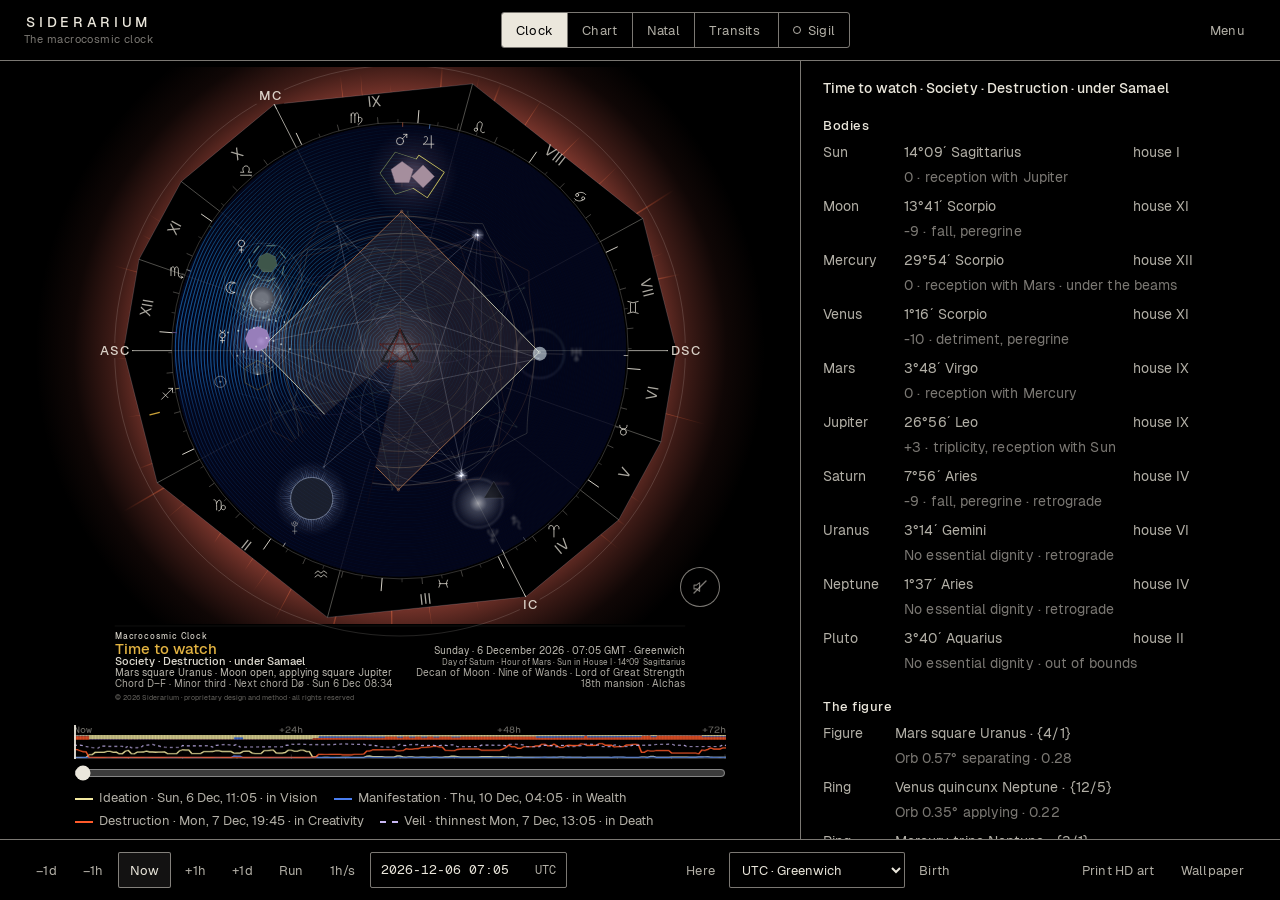
==== app/index.html @ e777b6b9 "publish siderarium f37858461d06dfe5acec8c4c9a5a3da76803a505" ====
<!doctype html>
<html lang="en">
<head>
<meta charset="utf-8">
<meta name="viewport" content="width=device-width, initial-scale=1, maximum-scale=1, user-scalable=no, viewport-fit=cover">
<meta name="theme-color" content="#000000">
<meta http-equiv="Content-Security-Policy" content="default-src 'self'; script-src 'self'; style-src 'self' 'unsafe-inline'; img-src 'self' data: blob:; font-src 'self'; connect-src 'self'; media-src 'self' blob:; object-src 'none'; base-uri 'self'; form-action 'self'">
<meta name="description" content="Siderarium: macrocosmic clock visually tracking the astrological energy of the moment.">
<meta name="mobile-web-app-capable" content="yes">
<meta name="apple-mobile-web-app-capable" content="yes">
<meta name="apple-mobile-web-app-status-bar-style" content="black-translucent">
<meta name="apple-mobile-web-app-title" content="Siderarium">
<link rel="manifest" href="manifest.webmanifest">
<link rel="icon" type="image/png" sizes="32x32" href="icons/siderarium-32.png">
<link rel="icon" type="image/png" sizes="64x64" href="icons/siderarium-64.png">
<link rel="icon" type="image/png" sizes="192x192" href="icons/siderarium-192.png">
<link rel="apple-touch-icon" href="icons/siderarium-180.png">
<title>Siderarium app · the macrocosmic clock: planetary hours, Moon void of course, the sky of the moment</title>
<link rel="stylesheet" href="css/style.css">
</head>
<body>
  <header class="bar top">
    <span class="brand"><span class="mark">SIDERARIUM</span><span class="tag" data-i18n="ui.tagline">the macrocosmic clock</span></span>
    <nav class="seg" aria-label="view">
      <span class="seg-ind" aria-hidden="true"></span>
      <button data-mode="clock" data-i18n="ui.clock">clock</button>
      <button data-mode="chart" data-i18n="ui.chart">chart</button>
      <button data-mode="natal" data-i18n="ui.natal">natal</button>
      <button data-mode="synastry" data-i18n="ui.synastry">transits</button>
      <button id="sigil" class="tog" data-i18n="ui.sigil" title="s">sigil</button>
    </nav>
    <nav class="group">
      <button id="menu-open" data-i18n="ui.menu" aria-haspopup="dialog" aria-controls="menu">menu</button>
    </nav>
  </header>

  <aside id="menu" class="sheet" hidden aria-label="menu">
    <div class="sheet-head"><span class="mark" data-i18n="ui.menu">menu</span><button id="menu-close" data-i18n="ui.close">close</button></div>
    <section class="about-row">
      <button id="about-open" class="big" data-i18n="ui.about">About Siderarium</button>
    </section>
    <section>
      <h2 data-i18n="ui.settings">settings</h2>
      <label class="row"><span data-i18n="ui.language">language</span><select id="set-lang"><option value="en">english</option><option value="es">español</option></select></label>
      <label class="row"><span data-i18n="ui.houses">houses</span><select id="set-houses"><option value="regiomontanus">regiomontanus</option><option value="equal" data-i18n="ui.housesOpt.equal">equal</option><option value="placidus">placidus</option></select></label>
      <label class="row"><span data-i18n="ui.field">field</span><select id="set-field"><option value="engraved" data-i18n="ui.fieldOpt.engraved">engraved</option><option value="guilloche" data-i18n="ui.fieldOpt.guilloche">guilloché</option><option value="glow" data-i18n="ui.fieldOpt.glow">glow</option></select></label>
      <label class="row"><span data-i18n="ui.bodiesLabel">planets</span><select id="set-bodies"><option value="metal" data-i18n="ui.bodiesOpt.metal">bodies</option><option value="lights" data-i18n="ui.bodiesOpt.lights">lights</option></select></label>
    </section>
    <section>
      <h2 data-i18n="ui.nativity">birth date</h2>
      <p id="natal-summary" class="meta"></p>
      <div class="rowbtns"><button id="natal-new" data-i18n="ui.newChart">new</button><button id="natal-edit" data-i18n="ui.edit">edit</button><button id="natal-saveas" data-i18n="ui.saveAs">save as</button></div>
      <div class="rowbtns"><button id="natal-report" data-i18n="ui.report">save birth chart report</button></div>
      <div class="rowbtns"><button id="charts-export" data-i18n="ui.exportCharts">export charts</button><button id="charts-import" data-i18n="ui.importCharts">import charts</button><input id="charts-file" type="file" accept="application/json,.json" hidden></div>
      <p id="import-note" class="meta"></p>
      <div id="chart-new" class="row" hidden><input id="chart-name" type="text" autocomplete="off" data-i18n="ui.namePrompt" data-i18n-attr="placeholder" placeholder="a name for this chart"><button id="chart-ok" data-i18n="ui.ok">ok</button></div>
      <label class="row"><span data-i18n="ui.seenFrom">seen from</span><select id="set-relocate"><option value="0" data-i18n="ui.birthplace">birthplace</option><option value="1" data-i18n="ui.currentPlace">current place</option></select></label>
      <h2 data-i18n="ui.charts">saved charts</h2>
      <ul id="charts" class="list"></ul>
    </section>
    <section>
      <h2 data-i18n="ui.keys">keys</h2>
      <p class="meta" data-i18n="ui.keysNote">space run · ← → hour · shift ← → day · f screen · i readout · s sigil · l listen · esc close</p>
    </section>
  </aside>

  <main id="stage">
    <button id="now-float" class="float-now" data-i18n="ui.now" hidden>now</button>
    <div class="dialwrap">
    <canvas id="dial" aria-label="the sky of the moment, as a dial"></canvas>
    <button id="listen-corner" class="corner-speaker" aria-label="listen to the chord" title="l"><svg viewBox="0 0 24 24" width="18" height="18" fill="none" stroke="currentColor" stroke-width="1.4" stroke-linejoin="round" stroke-linecap="round" aria-hidden="true"><path d="M4 9.5v5h3.2l4.3 3.3V6.2L7.2 9.5H4z"/><path class="w1" d="M15 9.6a3.4 3.4 0 0 1 0 4.8"/><path class="w2" d="M17.6 7a7 7 0 0 1 0 10"/><line class="x" x1="4" y1="20" x2="20" y2="4" stroke-width="1.8"/></svg></button>
    </div>
    <div id="caption"></div>
    <section id="ahead" aria-label="the next 72 hours">
      <canvas id="strip" aria-label="ideation, manifestation, destruction and the veil over the next 72 hours"></canvas>
      <input id="preview" type="range" min="0" max="4320" step="10" value="0" aria-label="preview the next 72 hours">
      <div id="nexts"></div>
    </section>
  </main>

  <aside id="readout" aria-live="polite"></aside>

  <section id="birth" class="panel" hidden aria-label="your birth date">
    <article>
      <button id="birth-close" data-i18n="ui.close">close</button>
      <h1 data-i18n="ui.yourNativity">your birth date</h1>
      <p class="meta" data-i18n="ui.kept">kept on this device only · never sent anywhere</p>
      <div class="form">
        <label><span data-i18n="ui.name">name</span> <input id="birth-name" type="text" autocomplete="off" data-i18n="ui.namePrompt" data-i18n-attr="placeholder" placeholder="a name for this chart"></label>
        <label><span data-i18n="ui.date">date</span> <input id="birth-date" type="text" inputmode="numeric" placeholder="yyyy-mm-dd" autocomplete="off"></label>
        <label><span data-i18n="ui.time">time</span> <input id="birth-time" type="text" inputmode="numeric" placeholder="hh:mm" autocomplete="off"></label>
        <label class="check"><input id="birth-unknown" type="checkbox"> <span data-i18n="ui.unknown">time unknown</span></label>
        <label><span data-i18n="ui.placeName">birthplace</span> <input id="birth-place" type="text" data-i18n="ui.placeHint" data-i18n-attr="placeholder" placeholder="type the town, e.g. Piacenza" autocomplete="off" spellcheck="false"></label>
        <ul id="birth-results" class="results" hidden></ul>
        <p id="birth-chosen" class="meta"></p>
        <div class="pair">
          <label><span data-i18n="ui.lat">latitude</span> <input id="birth-lat" type="text" inputmode="decimal" placeholder="44.9924"></label>
          <label><span data-i18n="ui.lon">longitude</span> <input id="birth-lon" type="text" inputmode="decimal" placeholder="9.0094"></label>
        </div>
        <p id="birth-note" class="meta"></p>
        <div class="actions"><button id="birth-save" class="primary" data-i18n="ui.saveBtn">save</button><button id="birth-clear" data-i18n="ui.clear">clear</button></div>
      </div>
      <p data-i18n="ui.birthNote">The time zone and offset are taken from the city for that date.</p>
    </article>
  </section>

  <section id="about" class="panel" hidden aria-label="about siderarium">
    <div class="close-row"><button id="about-close" aria-label="close" data-i18n="ui.close">close</button></div>
    <article data-about="en">
      <h1>Siderarium: a macrocosmic clock of the present moment</h1>
            <p class="meta">macrocosmic clock visually tracking the astrological energy of the moment · working paper · v0.8 · october 2026</p>
            <p class="abstract">Siderarium draws the sky of the present moment as a living mandala. Through synesthesia we wanted an instrument that conveys, in a multi-sensory experience, the astrological energy of the hour: its colour, its geometry, its chord. The dial captures the moment and its vibration, so that it can be seen, heard, kept as an image and returned to. For practitioners of the Arts it is also a timing tool: the light at the centre, the guardians of the hour and the windows of the coming day show when a working finds the sky ready.</p>

            <h2>1 · CONCEPT</h2>
            <ul>
              <li>How the sky becomes a figure. The positions of the planets are computed from an ephemeris. Classical astrology reads the angles between them as aspects: the trine at 120°, the square at 90°, the sextile at 60°. Kepler showed that these angles are the divisions of the circle by its regular polygons [16]. Siderarium takes that literally: an aspect of k·360/n is drawn as the star polygon {n/k} [15], so a trine becomes a triangle, a square a square, a quintile a pentagram. The ruling aspect gives the central figure; the others stand fainter behind it.</li>
              <li>Each planet brings its number, its tincture and its light: Saturn the three, the Sun the six, Mercury the eight; gold, silver and the King scale of colours; a glow that follows its dignity and strength at that hour. Soft aspects bend the edges and chain circles, hard aspects keep the lines straight. The mandala that results is the key to the present moment: a pattern that exists only now and can be traced, line by line, to a rule and a source.</li>
              <li>The design descends from the astronomical clocks of §2.1 and borrows the functional discipline of haute horlogerie: a dial on which every mark earns its place, a chapter ring, applied Roman numerals, the Moon shown in its phase, and nothing that does not read. One astrological factor drives one visual channel.</li>
              <li>The figure at the centre is a yantra in the literal sense, an instrument. In the Western talismanic tradition an image made at a chosen moment holds that moment [4, 5, 6]; the sigil layer lets it be copied by hand.</li>
              <li>The title of the moment, one line under the dial. First whether this is a time to work, to watch or to shelter, read from the Moon's condition by Lilly's rules and from the strength of the figure. Then the stage of life the hour serves, the house the Moon stands in, one of twelve words from Body to Occult; the houses as stages of life are Manilius and Lilly, the Moon's house as the matter of an election is Agrippa. Then the mode, one of the three mother letters of the Sefer Yetzirah: Aleph, air, ideation while the ruling aspect applies; Mem, water, manifestation once it is exact; Shin, fire, destruction when the aspect is hard or the portal is cut. Then the angel of the hour. The three states and the reading of the mothers are this instrument's <code>[SD]</code>.</li>
              <li>The core is one tradition, the Renaissance; two modern layers are added and declared. Rules invented for this instrument are marked <code>[SD]</code>.</li>
            </ul>

            <h2>2 · BACKGROUND</h2>
            <h3>2.1 Mechanical cosmic clocks</h3>
            <ul>
              <li>Antikythera mechanism, c. 2nd–1st century BCE: geared Sun, Moon and eclipse cycles [24].</li>
              <li>Su Song's astronomical clock tower, Kaifeng, 1088–1092 [26].</li>
              <li>Giovanni Dondi's Astrarium, Padua, 1364: one dial for each of the seven planets [25].</li>
              <li>Prague Orloj, 1410: an astrolabe dial with day, twilight and night fields. The Sun on its hand inspires the placement of bodies by altitude here.</li>
              <li>The astronomical complications of modern haute horlogerie: Ludwig Oechslin's Astrolabium Galileo Galilei for Ulysse Nardin (1985) and its Planetarium and Tellurium; Christiaan van der Klaauw's planetaria; the celestial charts of Patek Philippe (ref. 5102, 2002) and Vacheron Constantin. From them Siderarium takes the dial discipline: chapter ring, applied numerals, the Moon in its aperture, a finish that serves the reading.</li>
            </ul>
            <h3>2.2 The Renaissance synthesis</h3>
            <ul>
              <li>Astrology: Ptolemy [1] through Lilly [3]: dignities, terms, faces, the solar phases, the planetary hours.</li>
              <li>Kabbalah entered Latin Europe in the same generation: Pico della Mirandola's theses (1486) [29], Reuchlin's <em>De arte cabalistica</em> (1517) [30], and Agrippa's third book (1533), which sets the Sephiroth, the divine names and the angelic orders beside the planetary spheres [4]. The Tree as drawn today is Kircher's (1652) [31].</li>
              <li>Planetary magic: the <em>Picatrix</em> [5], Ficino [6], the Heptameron [7], Agrippa's magic squares and the 28 mansions of the Moon [4].</li>
              <li>The Golden Dawn (1888–) [10], Crowley [9], Fortune [11] and Case [12] are later layers. Two of them are used here as declared windows (§3.9).</li>
            </ul>
            <h3>2.3 Visual lineage</h3>
            <ul>
              <li>Itten's twelve-step colour circle and his harmonic chords [13]; Albers on colour interaction [14].</li>
              <li>Frieda Harris's projective backgrounds for the Thoth Tarot [27], after George Adams's projective geometry [28].</li>
              <li>Rose-engine guilloché and intaglio engraving: light as line weight.</li>
            </ul>

            <h2>3 · METHODS</h2>
            <h3>3.1 Ephemeris and frame</h3>
            <ul>
              <li>Astronomy Engine 2.1.19 [18]: positions to about one arcminute. Tropical zodiac, true ecliptic of date, geocentric longitudes. The Moon's altitude is topocentric.</li>
              <li>Ascendant and MC from the local sidereal time and the obliquity [17]. Checked against the horizon: the Ascendant point has altitude 0.000°.</li>
              <li>Projection: angle = ecliptic longitude, with the Ascendant on the eastern horizon; radius = altitude. One projection for every body and for the zodiac ring.</li>
            </ul>
            <h3>3.2 Houses</h3>
            <ul>
              <li>Current: Regiomontanus houses, Lilly's system [3]: the equator divided into twelve from the meridian, each division carried to the ecliptic by a great circle through the north and south points of the horizon. The MC is the cusp of the 10th. The regular dodecagon is the container; the cusps are drawn across it, where they fall. Equal houses and Placidus remain available for comparison (<code>?houses=equal</code>, <code>?houses=placidus</code>). Angularity is conjunction with an angle, within 5°.</li>
              <li>Under review: whole-sign (Hellenistic) [19], Regiomontanus (Lilly's system) [3], Placidus (the modern default). A quadrant system makes the frame irregular.</li>
            </ul>
            <h3>3.3 Condition of the planets</h3>
            <div class="wrap"><table>
              <tr><th>factor</th><th>rule</th><th>source</th></tr>
              <tr><td>essential dignity</td><td>domicile +5 · exaltation +4 · triplicity +3 · term +2 · face +1 · detriment −5 · fall −4 · peregrine −5</td><td>Lilly [3]; Egyptian terms; Chaldean faces</td></tr>
              <tr><td>mutual reception</td><td>by domicile or by exaltation; lifts the peregrine penalty</td><td>Lilly [3]; scoring [SD]</td></tr>
              <tr><td>outer planets</td><td>no essential dignity, no number, no place on the Tree; drawn as optics</td><td>traditional consensus [1, 3, 19]</td></tr>
              <tr><td>solar phase</td><td>cazimi &lt; 17′ · combust &lt; 8.5° · under the beams &lt; 17°, every planet</td><td>[3]</td></tr>
              <tr><td>motion</td><td>retrograde; stationary below 12% of mean speed</td><td>[SD threshold]</td></tr>
            </table></div>
            <h3>3.4 Aspects and the hierarchy of figures [SD]</h3>
            <ul>
              <li>Ptolemaic aspects, plus quincunx, semisquare, sesquisquare, quintiles, septiles and noviles, each with its own orb. A whole-sign aspect that does not hold by sign (29° Aries to 1° Virgo) is dissociate and takes half weight.</li>
              <li>power = (0.2 + 0.8·rarity) × weight × (0.3·exactness<sup>1.5</sup> + 0.7·window) × modifiers.</li>
              <li><em>rarity</em> = log of the pair's synodic period. <em>window</em> = time to exactness, not degrees: e<sup>−½(days/1.5)²</sup>; the Moon's window is 6 hours.</li>
              <li>Modifiers: applying ×1.2, separating ×0.8, station ×1.5, Sun involved ×1.2, angular ×1.3. Events override the score: eclipse &gt; lunation &gt; cazimi &gt; exact outer contact &gt; station.</li>
            </ul>
            <h3>3.5 The figure [SD]</h3>
            <ul>
              <li>Each aspect is drawn as {n/k}. A conjunction is a rose with as many petals as the sum of the two planets' Sephirah numbers. An opposition, the circle halved, is two equal circles each passing through the other's centre, the vesica piscis: the first construction of Euclid's <em>Elements</em> (I.1). The vesica's axis lies on the two planets.</li>
              <li>Soft aspects bow the edges and add a circle chain; hard aspects keep straight edges and points. Each line passes from one planet's colour to the other's; the fill is their mixture.</li>
              <li>Size: Jupiter widens the portal, Saturn narrows it. Cut: a hard aspect from a third planet removes a wedge, pointed at that planet.</li>
              <li>Stars mark the points where vertices of two figures coincide. Two centred figures share gcd(n₁, n₂) vertices.</li>
            </ul>
            <h3>3.6 The Moon and ripeness</h3>
            <ul>
              <li>Void of course: no Ptolemaic aspect to a classical planet perfects before the Moon leaves its sign. Also tested: Via Combusta (15° Libra to 15° Scorpio), combust, applying to a malefic [3]. The verdict (ripe, open, unripe, void) sets the light at the pole [SD].</li>
              <li>The Moon's mansion: 28 divisions of 12°51′26″ from 0° Aries, names after Agrippa II.33 [4].</li>
            </ul>
            <h3>3.7 Time</h3>
            <ul>
              <li>The planetary day begins at local sunrise. Twelve unequal hours run from sunrise to sunset and twelve from sunset to sunrise, in Chaldean order. Angels of the days and hours from the Heptameron [7].</li>
            </ul>
            <h3>3.8 Windows [SD]</h3>
            <ul>
              <li>Three windows, after the three mother letters of the Sefer Yetzirah [8]: ideation (aleph, air), incarnation (mem, water: descent into form), destruction (shin, fire). Earth has no mother letter, so there is no fourth.</li>
              <li>Each window is scored from the planets and signs of the figure, its nature (soft or hard), and the beauty of the moment: a whole figure, harmonious guardians and a ripe Moon. Destruction is scored the opposite way.</li>
            </ul>
            <h3>3.8b The veil [SD]</h3>
            <ul>
              <li>A fourth line under the windows, dashed, on its own scale from 0 to 1: how thin the veil is. The between-times of the day (twilight at sunrise and sunset, solar midnight), the Moon's light (dark, full), her place (a water sign, a water house), her void, the hours of the Moon and of Saturn, the doors of the year (the cross-quarters, Samhain heaviest, then Beltane, Imbolc and Lammas; the solstices and equinoxes lighter), an eclipse, and Neptune on the Moon or on an angle. Each factor is a weight; they combine so that one strong cause opens the veil alone and several weak ones add up. The readout names the factors in force; the legend names the thinnest moment of the coming day.</li>
            </ul>
            <h3>3.9 Correspondences: a Renaissance core and two declared windows</h3>
            <div class="wrap"><table>
              <tr><th>layer</th><th>rule</th><th>source</th></tr>
              <tr><td>planet colour</td><td>heraldic tinctures by planet: Sun or, Moon argent, Mercury purpure, Venus vert, Mars gules, Jupiter azure, Saturn sable. Gold and silver rendered as metals.</td><td>Ferne 1586 [32]; agrees with Agrippa I.49 [4] and the GD Queen scale [10]</td></tr>
              <tr><td>planet number</td><td>Saturn 3, Jupiter 4, Mars 5, Sun 6, Venus 7, Mercury 8, Moon 9: the Sephirah, and the order of the planet's magic square</td><td>Agrippa II.22 [4]</td></tr>
              <tr><td>outer planets</td><td>Uranus iridescence, Neptune brilliance, Pluto lensing. No pigment, no number.</td><td>[SD]</td></tr>
              <tr><td>window 1 · sign colour</td><td>the King scale of the paths: Aries scarlet … Pisces crimson, rendered ultraviolet. The same circle as Itten's, and as the chromatic scale (Aries = C)</td><td>Golden Dawn [10], Case [12]</td></tr>
              <tr><td>window 2 · tarot</td><td>the 36 decans as Chaldean faces with their minor cards and Book T titles; trumps on signs and planets, Golden Dawn attribution (Strength to Leo, Justice to Libra, the Star to Aquarius)</td><td>Book T, in Regardie [10]</td></tr>
              <tr><td>elements</td><td>air pale yellow, water deep blue, fire orange-scarlet, earth near-black brown</td><td>GD King scale of the mother letters [10]</td></tr>
            </table></div>
            <h3>3.10 Birth chart and synastry</h3>
            <ul>
              <li>Birth data stay on the device. The birth chart is computed as any other moment and shown as its own clock.</li>
              <li>Synastry: transiting planets to natal planets and angles, Ptolemaic aspects and the quincunx, orbs 6/6/5/5/3/2°, plus 1° for the luminaries. Power = weight × exactness<sup>1.5</sup> × slowness of the transiting planet [SD]. The strongest transit becomes the figure; the nativity is drawn as an ink ring at the sky's edge.</li>
            </ul>

            <h2>4 · USE</h2>
            <div class="wrap"><table>
              <tr><th>you see</th><th>it means</th></tr>
              <tr><td>polygon of a planet</td><td>its number: Saturn 3 … Mercury 8; the Moon is drawn by its phase; gold and silver shine</td></tr>
              <tr><td>ring around a planet</td><td>whole = domicile · doubled = exaltation · thin = minor dignity · faint = peregrine · broken = detriment · broken and drawn in = fall. Out of alignment with the core = out of tune</td></tr>
              <tr><td>size of a planet</td><td>its power: dignity, angularity, station, part in the figure</td></tr>
              <tr><td>blur</td><td>retrograde, or slowing toward a station</td></tr>
              <tr><td>eclipse inside a circle</td><td>Pluto: the field goes dark under it and a corona rings its limb; stronger when angular, stationary or in the figure. Two planets in conjunction fuse into one form</td></tr>
              <tr><td>central figure</td><td>the ruling aspect; secondary figures fainter behind it</td></tr>
              <tr><td>white stars</td><td>points where two figures meet exactly</td></tr>
              <tr><td>light at the pole</td><td>the Moon's verdict: warm = ripe · cold = unripe · dark = void</td></tr>
              <tr><td>star at the pole</td><td>the guardians: day ruler and hour ruler as their planetary stars</td></tr>
              <tr><td>flow from gold to silver</td><td>the Sun's outflow arriving in the Moon's cup; its speed follows the Moon's light</td></tr>
              <tr><td>ink ring at the edge</td><td>your birth chart under transit; a triangle names the figure the sky is setting off in it, warm for harmony, cold for strife</td></tr>
              <tr><td>aura outside the frame</td><td>the element of the hour: water ripples, air drifts in pale yellow, fire flickers, earth stands still with the grain of stone</td></tr>
              <tr><td>coloured line under the dial</td><td>time to work, to watch or to shelter: the Moon's condition and the figure's strength</td></tr>
              <tr><td>title of the moment</td><td>the Moon's house as a stage of life · the mother letter of the hour · the angel of the hour</td></tr>
              <tr><td>strip below the dial</td><td>the three windows over the next 24 hours, each named with its stage; tap a time to go there</td></tr>
            </table></div>
            <p>Turn the dial to travel in time: clockwise is forward, one turn is one day. Pinch or ctrl + scroll to zoom; double tap to reset. Run, pause and change speed from the bar below. The sigil layer isolates the figure for copying by hand. Print HD art saves a square at 2048 pixels; Wallpaper saves a portrait at this screen's size. Both carry the notice. On a phone, open the app in the browser and choose "add to home screen"; it then runs offline.</p>

            <h2>5 · LIMITATIONS</h2>
            <ul>
              <li>Ephemeris accuracy is about one arcminute: the Moon's aspects can be off by a few minutes of time. Swiss Ephemeris is not used.</li>
              <li>The hierarchy, windows, verdict colours, sound mapping and synastry power are design rules [SD], not tradition.</li>
              <li>The sign colours and the Tarot are 19th–20th-century layers on a Renaissance core, declared as such. The Book T titles are translated plainly in Spanish.</li>
              <li>Mansion names follow Agrippa's spellings, which vary between editions.</li>
              <li>No effect of any figure is claimed or measured. The instrument shows the sky; it does not act on it.</li>
            </ul>

            <h2>6 · VALIDATION</h2>
            <ul>
              <li>Ten timed historical moments were scored against 1,500 random moments at the same places, 1900–2030. Mean percentile of the ruling figure: 64 (chance = 50 ± 9; p ≈ 0.06). Five of the ten fall in the top fifth; the nuclear moments of 1942–45 score at or below chance. The sample was chosen by fame, which biases it.</li>
            </ul>

            <h2>REFERENCES</h2>
            <ol class="refs">
              <li>Ptolemy, <em>Tetrabiblos</em> (c. 150 CE), trans. F. E. Robbins, Loeb, 1940.</li>
              <li>Vettius Valens, <em>Anthology</em> (2nd c. CE).</li>
              <li>W. Lilly, <em>Christian Astrology</em>, London, 1647.</li>
              <li>H. C. Agrippa, <em>Three Books of Occult Philosophy</em> (1533), ed. D. Tyson, Llewellyn, 1993.</li>
              <li><em>Picatrix</em> (Arabic 10th–11th c.; Latin 13th c.), trans. D. Attrell &amp; D. Porreca, Penn State UP, 2019.</li>
              <li>M. Ficino, <em>De vita libri tres</em> (1489), eds. C. Kaske &amp; J. Clark, 1989.</li>
              <li><em>Heptameron</em>, attr. Pietro d'Abano, 16th-c. printing.</li>
              <li><em>Sefer Yetzirah</em>, trans. A. Kaplan, Weiser, 1990.</li>
              <li>A. Crowley, <em>777</em>, 1909.</li>
              <li>I. Regardie, <em>The Golden Dawn</em> (1937–40), incl. <em>Book T</em>, Llewellyn, 6th ed., 1989.</li>
              <li>D. Fortune, <em>The Mystical Qabalah</em>, 1935.</li>
              <li>P. F. Case, <em>The Tarot: A Key to the Wisdom of the Ages</em>, 1947.</li>
              <li>J. Itten, <em>Kunst der Farbe</em>, 1961.</li>
              <li>J. Albers, <em>Interaction of Color</em>, Yale UP, 1963.</li>
              <li>J. Addey, <em>Harmonics in Astrology</em>, 1976.</li>
              <li>J. Kepler, <em>Harmonices Mundi</em>, book IV, 1619.</li>
              <li>J. Meeus, <em>Astronomical Algorithms</em>, 2nd ed., Willmann-Bell, 1998.</li>
              <li>D. Cross, <em>Astronomy Engine</em>, MIT licence, github.com/cosinekitty/astronomy.</li>
              <li>Place names, coordinates and time zones of the birthplace search: GeoNames, CC BY 4.0, geonames.org.</li>
              <li>C. Brennan, <em>Hellenistic Astrology: The Study of Fate and Fortune</em>, Amor Fati, 2017.</li>
              <li>S. Skinner, <em>The Complete Magician's Tables</em>, Golden Hoard, 2006.</li>
              <li>S. Kynes, <em>Llewellyn's Complete Book of Correspondences</em>, Llewellyn, 2013.</li>
              <li>L. M. DuQuette, <em>The Chicken Qabalah of Rabbi Lamed Ben Clifford</em>, Weiser, 2001.</li>
              <li>J. McCarthy, <em>Quareia</em>, 2014–, quareia.com.</li>
              <li>T. Freeth et al., "Decoding the ancient Greek astronomical calculator known as the Antikythera Mechanism", <em>Nature</em> 444, 2006.</li>
              <li>S. A. Bedini &amp; F. R. Maddison, "Mechanical Universe: The Astrarium of Giovanni de' Dondi", <em>Trans. American Philosophical Society</em> 56/5, 1966.</li>
              <li>Su Song, <em>Xin Yi Xiang Fa Yao</em>, 1092.</li>
              <li>F. Harris &amp; A. Crowley, Thoth Tarot (painted 1938–43; published 1969).</li>
              <li>G. Adams, <em>Physical and Ethereal Spaces</em>, Rudolf Steiner Press, 1965.</li>
              <li>G. Pico della Mirandola, <em>Conclusiones</em>, Rome, 1486.</li>
              <li>J. Reuchlin, <em>De arte cabalistica</em>, Hagenau, 1517.</li>
              <li>A. Kircher, <em>Oedipus Aegyptiacus</em>, Rome, 1652–54.</li>
              <li>J. Ferne, <em>The Blazon of Gentrie</em>, London, 1586.</li>
              <li>B. Whitcomb, <em>The Magician's Companion</em>, Llewellyn, 1993.</li>
            </ol>
            <h2>LEGAL</h2>
            <p class="meta">Siderarium, its name, mark, dial, design and method are proprietary. © 2026 Hippocrene Design Works LLC. All rights reserved. Every image exported from the app carries this notice.</p>
            <p class="meta">Privacy: the app sends nothing anywhere. Your settings, your birth date and your saved charts stay in this browser's storage; no cookies, no analytics, no third-party requests (the fonts are served with the app). The "here" button asks the browser for your position and uses it on the device only. The site is hosted on GitHub Pages, whose servers may log visitor IP addresses under GitHub's privacy statement. Data controller, for now: Hippocrene Design Works LLC.</p>
    </article>
    <article data-about="es" hidden>
      <h1>Siderarium: un reloj macrocósmico del momento presente</h1>
            <p class="meta">reloj macrocósmico que sigue visualmente la energía astrológica del momento · documento de trabajo · v0.8 · octubre 2026</p>
            <p class="abstract">Siderarium dibuja el cielo del momento presente como un mandala vivo. A través de la sinestesia quisimos un instrumento que transmita, en una experiencia multisensorial, la energía astrológica de la hora: su color, su geometría, su acorde. La esfera captura el momento y su vibración, para que se pueda ver, oír, guardar como imagen y volver a él. Para quienes practican las Artes es también una herramienta de tiempo: la luz del centro, los guardianes de la hora y las ventanas del día que viene muestran cuándo una obra encuentra el cielo dispuesto.</p>

            <h2>1 · CONCEPTO</h2>
            <ul>
              <li>Cómo el cielo se vuelve figura. Las posiciones de los planetas se calculan con una efemérides. La astrología clásica lee los ángulos entre ellos como aspectos: el trígono a 120°, la cuadratura a 90°, el sextil a 60°. Kepler mostró que esos ángulos son las divisiones del círculo por sus polígonos regulares [16]. Siderarium lo toma al pie de la letra: un aspecto de k·360/n se dibuja como el polígono estrellado {n/k} [15], así un trígono se vuelve triángulo, una cuadratura cuadrado, un quintil pentagrama. El aspecto que rige da la figura central; los demás quedan más tenues detrás.</li>
              <li>Cada planeta trae su número, su tintura y su luz: Saturno el tres, el Sol el seis, Mercurio el ocho; oro, plata y la escala del Rey de colores; un resplandor que sigue su dignidad y su fuerza en esa hora. Los aspectos suaves curvan las aristas y encadenan círculos, los duros mantienen las líneas rectas. El mandala que resulta es la llave del momento presente: un patrón que solo existe ahora y que se puede rastrear, línea a línea, hasta una regla y una fuente.</li>
              <li>El diseño desciende de los relojes astronómicos del §2.1 y toma la disciplina funcional de la alta relojería: una esfera en la que cada marca se gana su lugar, un anillo horario, numerales romanos aplicados, la Luna mostrada en su fase, y nada que no se lea. Un factor astrológico gobierna un canal visual.</li>
              <li>La figura del centro es un yantra en sentido literal, un instrumento. En la tradición talismánica occidental, una imagen hecha en un momento elegido retiene ese momento [4, 5, 6]; la capa sigilo permite copiarla a mano.</li>
              <li>El título del momento, una línea bajo la esfera. Primero si es tiempo de obrar, de observar o de resguardarse, leído de la condición de la Luna según las reglas de Lilly y de la fuerza de la figura. Después la etapa de la vida a la que sirve la hora, la casa en la que está la Luna, una de doce palabras de Cuerpo a Oculto; las casas como etapas de la vida son Manilio y Lilly, la casa de la Luna como asunto de una elección es Agrippa. Después el modo, una de las tres letras madres del Séfer Yetzirá: Álef, aire, ideación mientras el aspecto regente aplica; Mem, agua, manifestación una vez exacto; Shin, fuego, destrucción cuando el aspecto es duro o el portal está cortado. Después el ángel de la hora. Los tres estados y la lectura de las madres son de este instrumento <code>[SD]</code>.</li>
              <li>El núcleo es una sola tradición, la del Renacimiento; se añaden dos capas modernas, declaradas. Las reglas inventadas para este instrumento se marcan <code>[SD]</code>.</li>
            </ul>

            <h2>2 · ANTECEDENTES</h2>
            <h3>2.1 Relojes cósmicos mecánicos</h3>
            <ul>
              <li>Mecanismo de Anticitera, c. siglos II–I a. C.: Sol, Luna y ciclos de eclipses con engranajes [24].</li>
              <li>Torre-reloj astronómica de Su Song, Kaifeng, 1088–1092 [26].</li>
              <li>Astrarium de Giovanni Dondi, Padua, 1364: una esfera para cada uno de los siete planetas [25].</li>
              <li>Orloj de Praga, 1410: una esfera de astrolabio con campos de día, crepúsculo y noche. El Sol sobre su aguja inspira aquí la colocación de los cuerpos por altura.</li>
              <li>Las complicaciones astronómicas de la alta relojería moderna: el Astrolabium Galileo Galilei de Ludwig Oechslin para Ulysse Nardin (1985) con su Planetarium y su Tellurium; los planetarios de Christiaan van der Klaauw; las cartas celestes de Patek Philippe (ref. 5102, 2002) y Vacheron Constantin. De ellas Siderarium toma la disciplina de la esfera: anillo horario, numerales aplicados, la Luna en su ventana, un acabado al servicio de la lectura.</li>
            </ul>
            <h3>2.2 La síntesis renacentista</h3>
            <ul>
              <li>Astrología: de Ptolomeo [1] a Lilly [3]: dignidades, términos, faces, las fases solares, las horas planetarias.</li>
              <li>La cábala entró en la Europa latina en la misma generación: las tesis de Pico della Mirandola (1486) [29], el <em>De arte cabalistica</em> de Reuchlin (1517) [30] y el tercer libro de Agrippa (1533), que coloca las Sefirot, los nombres divinos y los órdenes angélicos junto a las esferas planetarias [4]. El Árbol tal como se dibuja hoy es el de Kircher (1652) [31].</li>
              <li>Magia planetaria: el <em>Picatrix</em> [5], Ficino [6], el Heptamerón [7], los cuadrados mágicos de Agrippa y las 28 mansiones de la Luna [4].</li>
              <li>La Golden Dawn (1888–) [10], Crowley [9], Fortune [11] y Case [12] son capas posteriores. Dos de ellas se usan aquí como ventanas declaradas (§3.9).</li>
            </ul>
            <h3>2.3 Linaje visual</h3>
            <ul>
              <li>El círculo cromático de doce pasos de Itten y sus acordes armónicos [13]; Albers sobre la interacción del color [14].</li>
              <li>Los fondos proyectivos de Frieda Harris para el Tarot Thoth [27], según la geometría proyectiva de George Adams [28].</li>
              <li>El guilloché de torno de rosas y el grabado calcográfico: la luz como grosor de línea.</li>
            </ul>

            <h2>3 · MÉTODOS</h2>
            <h3>3.1 Efemérides y marco</h3>
            <ul>
              <li>Astronomy Engine 2.1.19 [18]: posiciones con un minuto de arco aproximado. Zodiaco tropical, eclíptica verdadera de la fecha, longitudes geocéntricas. La altura de la Luna es topocéntrica.</li>
              <li>Ascendente y Medio Cielo a partir del tiempo sidéreo local y la oblicuidad [17]. Comprobado contra el horizonte: el punto del Ascendente tiene altura 0,000°.</li>
              <li>Proyección: ángulo = longitud eclíptica, con el Ascendente en el horizonte oriental; radio = altura. Una sola proyección para cada cuerpo y para el anillo zodiacal.</li>
            </ul>
            <h3>3.2 Casas</h3>
            <ul>
              <li>Actual: casas Regiomontanus, el sistema de Lilly [3]: el ecuador dividido en doce desde el meridiano, cada división llevada a la eclíptica por un círculo máximo que pasa por los puntos norte y sur del horizonte. El MC es la cúspide de la casa 10. El dodecágono regular es el contenedor; las cúspides se trazan sobre él, donde caen. Las casas iguales y Placidus siguen disponibles para comparar (<code>?houses=equal</code>, <code>?houses=placidus</code>). La angularidad es la conjunción con un ángulo, dentro de 5°.</li>
              <li>En revisión: signos enteros (helenístico) [19], Regiomontano (el sistema de Lilly) [3], Placidus (el habitual moderno). Un sistema de cuadrantes vuelve irregular el marco.</li>
            </ul>
            <h3>3.3 Condición de los planetas</h3>
            <div class="wrap"><table>
              <tr><th>factor</th><th>regla</th><th>fuente</th></tr>
              <tr><td>dignidad esencial</td><td>domicilio +5 · exaltación +4 · triplicidad +3 · término +2 · faz +1 · exilio −5 · caída −4 · peregrino −5</td><td>Lilly [3]; términos egipcios; faces caldeas</td></tr>
              <tr><td>recepción mutua</td><td>por domicilio o por exaltación; levanta la penalización de peregrino</td><td>Lilly [3]; puntuación [SD]</td></tr>
              <tr><td>planetas exteriores</td><td>sin dignidad esencial, sin número, sin lugar en el Árbol; dibujados como ópticas</td><td>consenso tradicional [1, 3, 19]</td></tr>
              <tr><td>fase solar</td><td>cazimi &lt; 17′ · combusto &lt; 8,5° · bajo los rayos &lt; 17°, todos los planetas</td><td>[3]</td></tr>
              <tr><td>movimiento</td><td>retrógrado; estacionario por debajo del 12% de la velocidad media</td><td>[umbral SD]</td></tr>
            </table></div>
            <h3>3.4 Aspectos y jerarquía de figuras [SD]</h3>
            <ul>
              <li>Aspectos ptolemaicos, más quincuncio, semicuadratura, sesquicuadratura, quintiles, septiles y noviles, cada uno con su orbe. Un aspecto de signo entero que no se cumple por signo (29° Aries a 1° Virgo) es disociado y pesa la mitad.</li>
              <li>potencia = (0,2 + 0,8·rareza) × peso × (0,3·exactitud<sup>1,5</sup> + 0,7·ventana) × modificadores.</li>
              <li><em>rareza</em> = logaritmo del periodo sinódico del par. <em>ventana</em> = tiempo hasta la exactitud, no grados: e<sup>−½(días/1,5)²</sup>; la ventana de la Luna es de 6 horas.</li>
              <li>Modificadores: aplicativo ×1,2, separativo ×0,8, estación ×1,5, Sol implicado ×1,2, angular ×1,3. Los eventos anulan la puntuación: eclipse &gt; lunación &gt; cazimi &gt; contacto exterior exacto &gt; estación.</li>
            </ul>
            <h3>3.5 La figura [SD]</h3>
            <ul>
              <li>Cada aspecto se dibuja como {n/k}. Una conjunción es una rosa con tantos pétalos como la suma de los números sefiróticos de los dos planetas. Una oposición, el círculo partido en dos, son dos círculos iguales que pasan cada uno por el centro del otro, la vesica piscis: la primera construcción de los <em>Elementos</em> de Euclides (I.1). El eje de la vesica descansa sobre los dos planetas.</li>
              <li>Los aspectos suaves curvan las aristas y añaden una cadena de círculos; los duros mantienen aristas rectas y puntas. Cada línea pasa del color de un planeta al del otro; el relleno es su mezcla.</li>
              <li>Tamaño: Júpiter ensancha el portal, Saturno lo estrecha. Corte: un aspecto duro desde un tercer planeta retira una cuña, apuntada hacia ese planeta.</li>
              <li>Las estrellas marcan los puntos donde coinciden vértices de dos figuras. Dos figuras concéntricas comparten mcd(n₁, n₂) vértices.</li>
            </ul>
            <h3>3.6 La Luna y la madurez</h3>
            <ul>
              <li>Vacía de curso: ningún aspecto ptolemaico con un planeta clásico se perfecciona antes de que la Luna cambie de signo. También se comprueban la Vía Combusta (15° Libra a 15° Escorpio), la combustión y la aplicación a un maléfico [3]. El veredicto (madura, abierta, inmadura, vacía) fija la luz del polo [SD].</li>
              <li>La mansión de la Luna: 28 divisiones de 12°51′26″ desde 0° Aries, nombres según Agrippa II.33 [4].</li>
            </ul>
            <h3>3.7 Tiempo</h3>
            <ul>
              <li>El día planetario comienza en el orto local del Sol. Doce horas desiguales van del orto al ocaso y doce del ocaso al orto, en orden caldeo. Ángeles de los días y de las horas según el Heptamerón [7].</li>
            </ul>
            <h3>3.8 Ventanas [SD]</h3>
            <ul>
              <li>Tres ventanas, según las tres letras madres del Sefer Yetzirá [8]: ideación (álef, aire), encarnación (mem, agua: descenso a la forma), destrucción (shin, fuego). La tierra no tiene letra madre, así que no hay una cuarta.</li>
              <li>Cada ventana se puntúa a partir de los planetas y signos de la figura, de su naturaleza (suave o dura) y de la belleza del momento: figura entera, guardianes en armonía y Luna madura. La destrucción se puntúa al revés.</li>
            </ul>
            <h3>3.8b El velo [SD]</h3>
            <ul>
              <li>Una cuarta línea bajo las ventanas, discontinua, en su propia escala de 0 a 1: cuán fino está el velo. Los entretiempos del día (el crepúsculo al amanecer y al ocaso, la medianoche solar), la luz de la Luna (oscura, llena), su lugar (un signo de agua, una casa de agua), su vacío de curso, las horas de la Luna y de Saturno, las puertas del año (los cuartos cruzados, Samhain el más pesado, luego Beltane, Imbolc y Lammas; solsticios y equinoccios más ligeros), un eclipse y Neptuno sobre la Luna o sobre un ángulo. Cada factor es un peso; se combinan de modo que una causa fuerte abre el velo por sí sola y varias débiles se suman. La lectura nombra los factores en vigor; la leyenda, el momento más fino del día que viene.</li>
            </ul>
            <h3>3.9 Correspondencias: un núcleo renacentista y dos ventanas declaradas</h3>
            <div class="wrap"><table>
              <tr><th>capa</th><th>regla</th><th>fuente</th></tr>
              <tr><td>color de los planetas</td><td>tinturas heráldicas por planeta: Sol oro, Luna plata, Mercurio púrpura, Venus sinople, Marte gules, Júpiter azur, Saturno sable. Oro y plata se dibujan como metales.</td><td>Ferne 1586 [32]; concuerda con Agrippa I.49 [4] y la escala de la Reina de la GD [10]</td></tr>
              <tr><td>número de los planetas</td><td>Saturno 3, Júpiter 4, Marte 5, Sol 6, Venus 7, Mercurio 8, Luna 9: la Sefirá, y el orden del cuadrado mágico del planeta</td><td>Agrippa II.22 [4]</td></tr>
              <tr><td>planetas exteriores</td><td>Urano iridiscencia, Neptuno brillo, Plutón lente. Sin pigmento, sin número.</td><td>[SD]</td></tr>
              <tr><td>ventana 1 · color de los signos</td><td>la escala del Rey de los senderos: Aries escarlata … Piscis carmesí, dibujado como ultravioleta. El mismo círculo que el de Itten, y que la escala cromática (Aries = do/C)</td><td>Golden Dawn [10], Case [12]</td></tr>
              <tr><td>ventana 2 · tarot</td><td>los 36 decanatos como faces caldeas con sus arcanos menores y los títulos del Libro T; triunfos sobre signos y planetas, atribución de la Golden Dawn (la Fuerza a Leo, la Justicia a Libra, la Estrella a Acuario). Los títulos se traducen llanamente; los originales ingleses están en la versión inglesa de esta página.</td><td>Libro T, en Regardie [10]</td></tr>
              <tr><td>elementos</td><td>aire amarillo pálido, agua azul profundo, fuego escarlata anaranjado, tierra pardo casi negro</td><td>escala del Rey de las letras madres, GD [10]</td></tr>
            </table></div>
            <h3>3.10 Carta natal y sinastría</h3>
            <ul>
              <li>Los datos de nacimiento quedan en el dispositivo. La carta natal se calcula como cualquier otro momento y se muestra como su propio reloj.</li>
              <li>Sinastría: planetas en tránsito sobre planetas y ángulos natales, aspectos ptolemaicos y quincuncio, orbes 6/6/5/5/3/2°, más 1° para las luminarias. Potencia = peso × exactitud<sup>1,5</sup> × lentitud del planeta en tránsito [SD]. El tránsito más fuerte se vuelve la figura; la natividad se dibuja como un anillo de tinta en el borde del cielo.</li>
            </ul>

            <h2>4 · USO</h2>
            <div class="wrap"><table>
              <tr><th>ves</th><th>significa</th></tr>
              <tr><td>polígono de un planeta</td><td>su número: Saturno 3 … Mercurio 8; la Luna se dibuja por su fase; oro y plata brillan</td></tr>
              <tr><td>anillo alrededor de un planeta</td><td>entero = domicilio · doble = exaltación · fino = dignidad menor · tenue = peregrino · roto = exilio · roto y encogido = caída. Desalineado con el núcleo = desafinado</td></tr>
              <tr><td>tamaño de un planeta</td><td>su potencia: dignidad, angularidad, estación, parte en la figura</td></tr>
              <tr><td>desenfoque</td><td>retrógrado, o frenando hacia una estación</td></tr>
              <tr><td>eclipse dentro de un círculo</td><td>Plutón: el campo se apaga bajo él y una corona rodea su limbo; más fuerte si es angular, estacionario o parte de la figura. Dos planetas en conjunción se funden en una sola forma</td></tr>
              <tr><td>figura central</td><td>el aspecto que rige; las figuras secundarias, más tenues detrás</td></tr>
              <tr><td>estrellas blancas</td><td>puntos donde dos figuras coinciden exactamente</td></tr>
              <tr><td>luz del polo</td><td>el veredicto de la Luna: cálida = madura · fría = inmadura · oscura = vacía</td></tr>
              <tr><td>estrella del polo</td><td>los guardianes: regente del día y regente de la hora como sus estrellas planetarias</td></tr>
              <tr><td>flujo de oro a plata</td><td>la emanación del Sol llegando a la copa de la Luna; su velocidad sigue la luz de la Luna</td></tr>
              <tr><td>anillo de tinta en el borde</td><td>tu carta natal bajo tránsito; un triángulo nombra la figura que el cielo activa en ella, cálido para la armonía, frío para la discordia</td></tr>
              <tr><td>aura fuera del marco</td><td>el elemento de la hora: el agua ondula, el aire corre en amarillo pálido, el fuego titila, la tierra queda quieta con el grano de la piedra</td></tr>
              <tr><td>línea de color bajo la esfera</td><td>tiempo de obrar, de observar o de resguardarse: la condición de la Luna y la fuerza de la figura</td></tr>
              <tr><td>título del momento</td><td>la casa de la Luna como etapa de la vida · la letra madre de la hora · el ángel de la hora</td></tr>
              <tr><td>banda bajo la esfera</td><td>las tres ventanas en las próximas 24 horas, cada una con su etapa; toca una hora para ir a ella</td></tr>
            </table></div>
            <p>Gira la esfera para viajar en el tiempo: en el sentido del reloj es hacia delante, una vuelta es un día. Pellizca o ctrl + rueda para ampliar; doble toque para volver. Corre, pausa y cambia la velocidad desde la barra inferior. La capa sigilo aísla la figura para copiarla a mano. Imprimir arte HD guarda un cuadrado de 2048 píxeles; Fondo de pantalla guarda un retrato al tamaño de esta pantalla. Ambos llevan el aviso. En el móvil, abre la aplicación en el navegador y elige «añadir a la pantalla de inicio»; después funciona sin conexión.</p>

            <h2>5 · LIMITACIONES</h2>
            <ul>
              <li>La precisión de la efemérides es de un minuto de arco: los aspectos de la Luna pueden desviarse unos minutos de tiempo. No se usa Swiss Ephemeris.</li>
              <li>La jerarquía, las ventanas, los colores del veredicto, la correspondencia sonora y la potencia de la sinastría son reglas de diseño [SD], no tradición.</li>
              <li>Los colores de los signos y el Tarot son capas de los siglos XIX–XX sobre un núcleo renacentista, declaradas como tales.</li>
              <li>Los nombres de las mansiones siguen las grafías de Agrippa, que varían entre ediciones.</li>
              <li>No se afirma ni se mide ningún efecto de figura alguna. El instrumento muestra el cielo; no actúa sobre él.</li>
            </ul>

            <h2>6 · VALIDACIÓN</h2>
            <ul>
              <li>Diez momentos históricos con hora conocida se puntuaron contra 1.500 momentos aleatorios en los mismos lugares, 1900–2030. Percentil medio de la figura regente: 64 (azar = 50 ± 9; p ≈ 0,06). Cinco de los diez caen en el quinto superior; los momentos nucleares de 1942–45 puntúan en el azar o por debajo. La muestra se eligió por fama, lo que la sesga.</li>
            </ul>

            <h2>REFERENCIAS</h2>
            <p class="meta">la lista completa, con los títulos originales, está en la versión inglesa de esta página.</p>
            <ol class="refs">
              <li>Ptolomeo, <em>Tetrabiblos</em> (c. 150). 2. Vettius Valens, <em>Antología</em>. 3. W. Lilly, <em>Christian Astrology</em>, 1647. 4. H. C. Agrippa, <em>De occulta philosophia</em>, 1533 (ed. Tyson, 1993). 5. <em>Picatrix</em>. 6. M. Ficino, <em>De vita</em>, 1489. 7. <em>Heptamerón</em>. 8. <em>Sefer Yetzirá</em> (trad. Kaplan). 9. A. Crowley, <em>777</em>, 1909. 10. I. Regardie, <em>The Golden Dawn</em>, incl. <em>Libro T</em>. 11. D. Fortune, <em>The Mystical Qabalah</em>, 1935. 12. P. F. Case, <em>The Tarot</em>, 1947. 13. J. Itten, <em>Kunst der Farbe</em>, 1961. 14. J. Albers, <em>Interaction of Color</em>, 1963. 15. J. Addey, <em>Harmonics in Astrology</em>, 1976. 16. J. Kepler, <em>Harmonices Mundi</em>, IV, 1619. 17. J. Meeus, <em>Astronomical Algorithms</em>, 1998. 18. D. Cross, <em>Astronomy Engine</em>. 19. C. Brennan, <em>Hellenistic Astrology</em>, 2017. 20. S. Skinner, <em>The Complete Magician's Tables</em>, 2006. 21. S. Kynes, <em>Llewellyn's Complete Book of Correspondences</em>, 2013. 22. L. M. DuQuette, <em>The Chicken Qabalah</em>, 2001. 23. J. McCarthy, <em>Quareia</em>. 24. T. Freeth et al., <em>Nature</em> 444, 2006. 25. Bedini &amp; Maddison, 1966. 26. Su Song, 1092. 27. Harris &amp; Crowley, Tarot Thoth. 28. G. Adams, 1965. 29. Pico della Mirandola, <em>Conclusiones</em>, 1486. 30. J. Reuchlin, <em>De arte cabalistica</em>, 1517. 31. A. Kircher, <em>Oedipus Aegyptiacus</em>, 1652. 32. J. Ferne, <em>The Blazon of Gentrie</em>, 1586. 33. B. Whitcomb, <em>The Magician's Companion</em>, 1993.</li>
            </ol>
            <h2>LEGAL</h2>
            <p class="meta">Siderarium, su nombre, marca, esfera, diseño y método son propietarios. © 2026 Hippocrene Design Works LLC. Todos los derechos reservados. Cada imagen exportada desde la aplicación lleva este aviso.</p>
            <p class="meta">Privacidad: la aplicación no envía nada a ningún sitio. Tus ajustes, tu fecha de nacimiento y tus cartas guardadas quedan en el almacenamiento de este navegador; sin cookies, sin analítica, sin peticiones a terceros (las fuentes se sirven con la aplicación). El botón «aquí» pide al navegador tu posición y la usa solo en el dispositivo. El sitio se aloja en GitHub Pages, cuyos servidores pueden registrar direcciones IP según la declaración de privacidad de GitHub. Responsable del tratamiento, por ahora: Hippocrene Design Works LLC.</p>
    </article>
  </section>

  <footer class="bar bottom">
    <nav class="group time">
      <button data-step="-24">−1d</button>
      <button data-step="-1">−1h</button>
      <button id="live" data-i18n="ui.now">now</button>
      <button data-step="1">+1h</button>
      <button data-step="24">+1d</button>
      <button id="play" data-i18n="ui.run" title="space">run</button>
      <button id="speed" title="running speed">1h/s</button>
      <label class="when"><input id="when" type="text" inputmode="numeric" spellcheck="false" autocomplete="off" aria-label="moment, in the place's own time: year-month-day hour:minute" placeholder="yyyy-mm-dd hh:mm"><span id="zone"></span></label>
    </nav>
    <nav class="group">
      <button id="here" data-place="here" data-i18n="ui.here">here</button>
      <select id="city" aria-label="one city for each time zone"></select>
      <button id="birth-open" data-i18n="ui.birth">birth</button>
    </nav>
    <nav class="group">
      <button id="save" data-i18n="ui.save">save 2048</button>
      <button id="save-hd" data-i18n="ui.saveHd">save 4096</button>
      <button id="wallpaper" data-i18n="ui.wallpaper">wallpaper</button>
    </nav>
  </footer>

  <script src="js/vendor/astronomy.browser.min.js"></script>
  <script src="js/color.js"></script>
  <script src="js/correspondences.js"></script>
<script src="js/i18n.js"></script>
  <script src="js/engine.js"></script>
  <script src="js/glyphs.js"></script>
  <script src="js/render.js"></script>
  <script src="js/app.js"></script>
</body>
</html>
---- app/css/style.css ----
@font-face { font-family: Geist; font-style: normal; font-weight: 400; font-display: swap; src: url("../fonts/Geist-Regular.woff2") format("woff2"); }
@font-face { font-family: Geist; font-style: normal; font-weight: 500; font-display: swap; src: url("../fonts/Geist-Medium.woff2") format("woff2"); }
@font-face { font-family: "Geist Mono"; font-style: normal; font-weight: 400; font-display: swap; src: url("../fonts/GeistMono-Regular.woff2") format("woff2"); }
/* siderarium — the frame is austere. all colour belongs to the sky. */
:root {
  --void: #000000;
  --ink: #ebe7dc;
  --ink-2: rgba(235, 231, 220, 0.76);
  --ink-3: rgba(235, 231, 220, 0.52);
  --unit: 8px;
  --sans: Geist, "Helvetica Neue", Arial, sans-serif;
  --mark: Geist, "Helvetica Neue", Arial, sans-serif;
  --mono: "Geist Mono", ui-monospace, Menlo, monospace;
}
* { box-sizing: border-box; margin: 0; padding: 0; }
html, body { height: 100%; background: var(--ground, var(--void)); color: var(--ink); transition: background 1s; }
body {
  font: 400 14px/1.45 var(--sans);
  letter-spacing: 0.005em;
  display: grid;
  grid-template-rows: auto 1fr auto;
  grid-template-columns: 1fr auto;
  grid-template-areas: "top top" "stage side" "bottom bottom";
  overflow: hidden;
  -webkit-font-smoothing: antialiased;
}
.bar {
  display: flex; flex-wrap: wrap; align-items: center; justify-content: space-between;
  gap: calc(var(--unit) * 1.5);
  padding: calc(var(--unit) * 1.5) max(16px, calc(var(--unit) * 3));
}
.top { grid-area: top; border-bottom: 1px solid var(--ink-3); }
.bottom { grid-area: bottom; border-top: 1px solid var(--ink-3); }
.mark { font: 500 14px/1 var(--mark); letter-spacing: 0.26em; text-transform: uppercase; white-space: nowrap; }
.brand { display: inline-grid; justify-items: center; gap: 5px; }   /* the wordmark sets the width; the tagline sits centred beneath it */
.brand .tag { font: 400 11px/1 var(--sans); letter-spacing: 0.04em; color: var(--ink-3); white-space: nowrap; text-align: center; width: 100%; }
.group { display: flex; flex-wrap: wrap; gap: 2px; align-items: center; }
.bar button { min-height: 36px; padding: 0 11px; border-radius: 2px; }
.bar button.on { background: rgba(235, 231, 220, 0.08); }
.seg { position: relative; display: inline-flex; border: 1px solid var(--ink-3); border-radius: 3px; overflow: hidden; }
.seg .seg-ind { position: absolute; top: 0; bottom: 0; left: 0; width: 0; background: var(--ink); transition: left 0.3s cubic-bezier(0.4, 0, 0.2, 1), width 0.3s cubic-bezier(0.4, 0, 0.2, 1); }
.seg button { position: relative; z-index: 1; border: 0; border-radius: 0; min-height: 34px; padding: 0 14px; background: none; transition: color 0.25s; }
.seg button + button { border-left: 1px solid var(--ink-3); }
.seg button.on { background: none; color: var(--void); }
.seg button.on:hover { color: var(--void); }
.seg .tog { margin-left: 4px; border-left: 1px solid var(--ink-3); color: var(--ink-2); }
.seg .tog.on { color: var(--ink); background: rgba(235, 231, 220, 0.1); }
.dialwrap { position: relative; }
.corner-speaker { position: absolute; right: calc(var(--ox, 0px) + 6px); bottom: calc(16% + 8px); z-index: 3; width: 40px; height: 40px; padding: 0; border-radius: 50%; border: 1px solid var(--ink-3); background: rgba(0, 0, 0, 0.55); color: var(--ink-2); display: grid; place-items: center; }
.corner-speaker svg .w2 { opacity: 0.3; transition: opacity 0.3s; }
.corner-speaker.on { color: var(--ink); border-color: var(--ink-2); }
.corner-speaker.on svg .w2 { opacity: 1; }
.corner-speaker svg .x { display: none; }
.corner-speaker:not(.on) svg .x { display: initial; }
.corner-speaker:not(.on) svg .w1, .corner-speaker:not(.on) svg .w2 { display: none; }   /* sound off: one bar struck through the whole speaker */
.corner-speaker:not(.on) { color: var(--ink-3); }
.state-work, body.small #caption .h1.state-work { color: #6fcf8e; } .state-watch, body.small #caption .h1.state-watch { color: #e3b341; } .state-shelter, body.small #caption .h1.state-shelter { color: #ff5a2a; }   /* the one coloured text */
.sheet { position: fixed; top: 0; right: 0; bottom: 0; width: min(360px, 100vw); z-index: 12; background: var(--void); border-left: 1px solid var(--ink-3);
  overflow-y: auto; padding: 0 20px max(32px, env(safe-area-inset-bottom, 0px)); box-shadow: -24px 0 48px rgba(0, 0, 0, 0.45); }
.sheet-head { position: sticky; top: 0; z-index: 1; display: flex; justify-content: space-between; align-items: center; background: var(--void); padding: 14px 0 10px; border-bottom: 1px solid var(--ink-3); margin-bottom: 6px; }
.sheet-head button { border-color: var(--ink-3); min-height: 36px; border-radius: 2px; }
.sheet section { padding: 14px 0 6px; border-bottom: 1px solid rgba(235, 231, 220, 0.08); }
.sheet section:last-child { border-bottom: 0; }
.sheet h2 { font: 500 11px/1 var(--sans); letter-spacing: 0.16em; color: var(--ink-2); margin: 4px 0 12px; }
.sheet .meta { font: 400 13px/1.5 var(--sans); color: var(--ink-3); margin: 0 0 10px; }
.sheet .row { display: grid; grid-template-columns: 1fr auto; align-items: center; gap: 12px; min-height: 40px; font: 400 13px/1.3 var(--sans); color: var(--ink-2); }
.sheet .row select, .sheet .row input { min-height: 36px; max-width: 200px; }
.sheet .row input { border: 1px solid var(--ink-3); padding: 0 10px; color: var(--ink); font: 400 13px/1 var(--mono); width: 100%; }
.sheet .about-row { padding: 16px 0 14px; }
.sheet .about-row .big { width: 100%; min-height: 48px; border: 0; border-radius: 2px; background: var(--ink); color: var(--void); font: 500 15px/1 var(--sans); letter-spacing: 0.02em; }
.sheet .about-row .big:hover, .sheet .about-row .big.on { background: #fff; color: var(--void); }
.sheet .rowbtns { display: flex; flex-wrap: wrap; gap: 6px; margin: 0 0 10px; }
.sheet .rowbtns button { border-color: var(--ink-3); min-height: 36px; padding: 0 12px; border-radius: 2px; }
.sheet .rowbtns button.on { color: var(--ink); background: rgba(235, 231, 220, 0.08); }
.sheet .list { list-style: none; margin: 0 0 8px; }
.sheet .list li { display: grid; grid-template-columns: auto 1fr auto; align-items: center; gap: 8px; padding: 6px 0; border-bottom: 1px solid rgba(235, 231, 220, 0.08); font: 400 13px/1.3 var(--sans); }
.sheet .list li.on .name { color: var(--ink); }
.sheet .list .name { display: block; color: var(--ink-2); background: none; border: 0; text-align: left; padding: 6px 0; min-height: 32px; font: 400 13px/1.3 var(--sans); cursor: pointer; }
.sheet .list .name:focus-visible { outline: 1px solid var(--ink); outline-offset: 1px; }
.sheet .list .name:hover { color: var(--ink); }
.sheet .list .name input { width: 100%; border: 1px solid var(--ink-3); padding: 4px 8px; color: var(--ink); font: 400 13px/1.3 var(--mono); }
.sheet .list .ops { display: flex; gap: 2px; }
.sheet .list .ops button { font: 400 13px/1 var(--sans); padding: 0 8px; min-height: 32px; color: var(--ink-3); }
.sheet .list .ops button:hover { color: var(--ink); }
.sheet .list .empty { color: var(--ink-3); font: 400 13px/1.5 var(--sans); padding: 6px 0; }
body.mrx #caption, body.mrx #readout, body.mrx #nexts { text-shadow: 0.7px 0 rgba(235, 231, 220, 0.3); }
button, input {
  font: 400 13px/1 var(--sans); letter-spacing: 0.02em; color: var(--ink-2);
  background: none; border: 1px solid transparent; padding: 8px 10px; cursor: pointer;
  min-height: 32px;
}
button:hover { color: var(--ink); }
button.on { color: var(--ink); border-color: var(--ink-3); }
button:focus-visible, input:focus-visible { outline: 1px solid var(--ink); outline-offset: 1px; }
select {
  font: 400 13px/1 var(--sans); color: var(--ink); background: var(--void); border: 1px solid var(--ink-3);
  padding: 7px 8px; min-height: 36px; color-scheme: dark; cursor: pointer; max-width: 46vw; border-radius: 2px;
}
select:focus-visible { outline: 1px solid var(--ink); outline-offset: 1px; }
.when { display: inline-flex; align-items: center; gap: 8px; border: 1px solid var(--ink-3); padding: 0 10px 0 0; min-height: 36px; border-radius: 2px; }
.when input { font: 400 13px/1 var(--mono); letter-spacing: 0; color: var(--ink); width: 19.5ch; cursor: text; border: 0; }
.when input.bad { color: #ff8a6a; }
.when span { font: 400 12px/1 var(--mono); color: var(--ink-2); }
#dial { touch-action: none; cursor: grab; }
#dial.turning { cursor: grabbing; }
#sigil::before, #listen::before { content: ''; display: inline-block; width: 6px; height: 6px; border: 1px solid currentColor; border-radius: 50%; margin-right: 7px; vertical-align: 1px; }
#sigil.on::before, #listen.on::before { background: currentColor; }
#readout tr.sub td { color: var(--ink-3); padding-bottom: 6px; white-space: normal; }
#readout .hours { white-space: normal; line-height: 1.9; }
#readout .hours .now { color: var(--ink); border-bottom: 1px solid var(--ink-2); }

.panel { position: fixed; inset: 0; z-index: 10; background: var(--void); overflow-y: auto;
  padding: max(24px, env(safe-area-inset-top, 0px)) max(16px, env(safe-area-inset-right, 0px)) 64px max(16px, env(safe-area-inset-left, 0px)); }
.panel article { max-width: 68ch; margin: 0 auto; font: 400 15px/1.6 var(--sans); color: var(--ink-2); }
.panel h1 { font: 500 26px/1.2 var(--sans); color: var(--ink); letter-spacing: 0.01em; margin: 8px 0 4px; text-wrap: balance; }
.panel h2 { font: 500 13px/1.3 var(--sans); color: var(--ink); letter-spacing: 0.14em; margin: 36px 0 10px; }
.panel h3 { font: 500 15px/1.3 var(--sans); color: var(--ink); margin: 22px 0 6px; }
.panel p, .panel li { margin: 0 0 10px; }
.panel ul, .panel ol { padding-left: 20px; }
.panel .meta { font: 400 13px/1.5 var(--sans); color: var(--ink-3); margin-bottom: 18px; }
.panel .abstract { border-left: 1px solid var(--ink-3); padding-left: 16px; color: var(--ink); }
.panel table { border-collapse: collapse; width: 100%; font: 400 13px/1.45 var(--sans); margin: 8px 0 14px; }
.panel th { text-align: left; font-weight: 500; color: var(--ink); border-bottom: 1px solid var(--ink-3); padding: 6px 10px 6px 0; }
.panel td { border-bottom: 1px solid rgba(235,231,220,0.08); padding: 6px 10px 6px 0; vertical-align: top; }
.panel .wrap { overflow-x: auto; }
.panel .refs li { font-size: 13px; }
.panel code { font: 400 13px var(--mono); color: var(--ink); }
#about-close, #birth-close { position: sticky; top: 0; float: right; border-color: var(--ink-3); background: var(--void); z-index: 1; }
.panel .close-row { max-width: 68ch; margin: 0 auto; display: flex; justify-content: flex-end; position: sticky; top: 0; z-index: 2; background: var(--void); padding: 0 0 6px; }
.panel .close-row button { position: static; float: none; }
.form { display: grid; gap: 14px; margin: 18px 0 22px; }
.form label { display: grid; gap: 6px; font: 400 13px/1.3 var(--sans); color: var(--ink-2); }
.form input[type="text"], .form select { font: 400 15px/1.2 var(--mono); color: var(--ink); background: var(--void); border: 1px solid var(--ink-3); padding: 10px 12px; min-height: 44px; width: 100%; max-width: 100%; }
.form .check { grid-template-columns: auto 1fr; align-items: start; gap: 10px; }
.form .check input { width: 18px; height: 18px; margin-top: 2px; accent-color: var(--ink); }
.form .pair { display: grid; grid-template-columns: 1fr 1fr; gap: 12px; }
.form .actions { display: flex; gap: 8px; }
.form .actions button { border-color: var(--ink-3); min-height: 44px; padding: 0 18px; }
.form .actions .primary { color: var(--void); background: var(--ink); border-color: var(--ink); }
@media (max-width: 480px) { .form .pair { grid-template-columns: 1fr; } }
#stage { grid-area: stage; position: relative; display: flex; flex-direction: column; align-items: center; justify-content: center; gap: 6px; min-height: 0; min-width: 0; padding: 8px; }
.float-now { position: absolute; top: 14px; right: calc(var(--ox, 0px) + 14px); z-index: 3; min-height: 40px; padding: 0 18px; border: 0; border-radius: 2px; background: var(--ink); color: var(--void); font: 500 13px/1 var(--sans); letter-spacing: 0.06em; box-shadow: 0 2px 14px rgba(0, 0, 0, 0.5); }
.float-now:hover { color: var(--void); background: #fff; }
#dial { display: block; }
#caption { display: none; }
body.small #caption { display: block; width: 100%; padding: 12px 8px 4px; font: 400 13px/1.55 var(--sans); color: var(--ink-2); }
body.small #caption .eyebrow { font: 500 12px/1.6 var(--sans); letter-spacing: 0.08em; color: var(--ink); margin: 0 0 6px; }
body.small #caption .h1 { font: 500 24px/1.15 var(--sans); letter-spacing: -0.01em; color: var(--ink); margin: 0 0 6px; }
body.small #caption .deck { font: 500 17px/1.35 var(--sans); color: var(--ink); margin: 0 0 6px; }
body.small #caption .reason { font: 400 15px/1.45 var(--sans); color: var(--ink); margin: 0 0 8px; }
body.small #caption .moment { font: 400 13.5px/1.5 var(--sans); color: var(--ink-2); margin: 0 0 8px; }
body.small #caption .detail { font: 400 13.5px/1.55 var(--sans); color: var(--ink-2); margin: 0 0 6px; }
body.small #readout .lead { display: none; }
body.small #stage { justify-content: flex-start; }
#ahead { display: grid; gap: 4px; }
#strip { width: 100%; height: 34px; display: block; }
#preview { width: 100%; min-height: 20px; padding: 0; accent-color: var(--ink); background: none; cursor: pointer; }
#nexts { display: flex; flex-wrap: wrap; gap: 0 14px; font: 400 13px/1.3 var(--sans); }
#nexts button { font: 400 13px/1.3 var(--sans); padding: 2px 0; min-height: 0; letter-spacing: 0; }
#nexts i { font-style: normal; display: inline-block; width: 18px; height: 2px; vertical-align: middle; margin-right: 6px; }
#nexts i.dash { background: none !important; border-top: 2px dashed #c9b8f5; height: 0; }
body.bare #ahead, body.natal #ahead { display: none; }

#readout {
  grid-area: side; width: 0; overflow: hidden auto; border-left: 1px solid transparent;
  font: 400 14px/1.5 var(--sans); color: var(--ink-2);
  transition: width 0.2s steps(4);
}
body.reading #readout { width: min(480px, 40vw); padding: 18px 22px; border-left-color: var(--ink-3); }
#readout .lead { margin: 0 0 18px; padding: 0 0 14px; border-bottom: 1px solid var(--ink-3); }
#readout p.verdict { font: 500 14px/1.4 var(--sans); margin: 0 0 16px; }
#readout .lead .big { font: 500 19px/1.25 var(--sans); color: var(--ink); margin: 0 0 6px; text-wrap: balance; }
#readout .lead p { font: 400 13.5px/1.5 var(--sans); color: var(--ink-2); margin: 0; }
#readout .lead .moment { font: 400 13px/1.5 var(--sans); color: var(--ink-3); margin-top: 6px; }
#readout .verdict { font: 500 13px/1.5 var(--sans); color: var(--ink); margin: 0 0 8px; }
#readout h3 { font: 500 13px/1 var(--sans); letter-spacing: 0.04em; color: var(--ink); margin: 20px 0 8px; }
#readout .lead + h3 { margin-top: 0; }
#readout table { border-collapse: collapse; width: 100%; table-layout: auto; }
#readout td { padding: 2px 8px 2px 0; vertical-align: top; white-space: normal; overflow-wrap: break-word; }
#readout td:first-child, #readout td.nw { white-space: nowrap; }
#readout .dim { margin-top: 14px; color: var(--ink-3); white-space: normal; }

body.bare { grid-template-areas: "stage stage" "stage stage" "stage stage"; }
body.bare .bar, body.bare #readout { display: none; }
body.bare #stage { grid-row: 1 / 4; grid-column: 1 / 3; }

@media (max-width: 720px) {
  body { grid-template-columns: 1fr; grid-template-areas: "top" "stage" "bottom"; overflow: auto; height: auto; min-height: 100%; }
  #stage { min-height: 0; }
  body.reading { grid-template-areas: "top" "stage" "bottom" "side"; }
  body:not(.reading) #readout { display: none; }
  body.reading #readout { width: 100%; border-left: 0; border-top: 1px solid var(--ink-3); }
  .bar { padding: 10px 16px; }
  .top { gap: 10px; }
  .brand .tag { display: none; }
  .float-now { top: 10px; right: 10px; min-height: 44px; }
  .corner-speaker { width: 44px; height: 44px; right: 4px; bottom: 4px; }
  body.reading #readout { padding: 16px 16px 24px; font-size: 13px; }
  .top .seg { order: 3; width: 100%; display: flex; }
  .top .seg button { flex: 1; padding: 0; }
  .bottom { gap: 6px; }
  button { padding: 8px 7px; min-height: 44px; }
  .bar button { min-height: 44px; }
  select, .when { min-height: 44px; }
  .sheet { width: 100vw; border-left: 0; }
  #nexts button { min-height: 30px; }
}

/* live wallpaper: the sky alone, the window edge to edge */
body.wall { display: block; overflow: hidden; cursor: none; }
body.wall .bar, body.wall #readout, body.wall #ahead, body.wall #caption, body.wall #now-float, body.wall #listen-corner { display: none !important; }
body.wall #stage { position: fixed; inset: 0; padding: 0; display: block; }
body.wall .dialwrap, body.wall #dial { display: block; width: 100vw; height: 100vh; }

/* the birthplace search: a short list of towns under the box */
.panel .results { list-style: none; margin: -6px 0 8px; padding: 0; border: 1px solid var(--ink-3); background: var(--void); }
.panel .results li { margin: 0; }
.panel .results button { display: block; width: 100%; text-align: left; background: none; border: 0; border-bottom: 1px solid rgba(235, 231, 220, 0.08); padding: 8px 10px; min-height: 36px; color: var(--ink-2); font: 400 14px/1.3 var(--sans); cursor: pointer; }
.panel .results li:last-child button { border-bottom: 0; }
.panel .results button:hover, .panel .results button:focus-visible { color: var(--ink); background: rgba(235, 231, 220, 0.06); outline: none; }
.panel .results .where { color: var(--ink-3); }

/* the chart in use on the clock: a radio before each saved chart */
.sheet .list .use { appearance: none; -webkit-appearance: none; width: 14px; height: 14px; border: 1px solid var(--ink-3); border-radius: 50%; margin: 0 2px 0 0; cursor: pointer; background: none; }
.sheet .list .use:checked { border-color: var(--ink); box-shadow: inset 0 0 0 3.5px var(--void), inset 0 0 0 8px var(--ink); }
.sheet .list .use:focus-visible { outline: 1px solid var(--ink); outline-offset: 2px; }
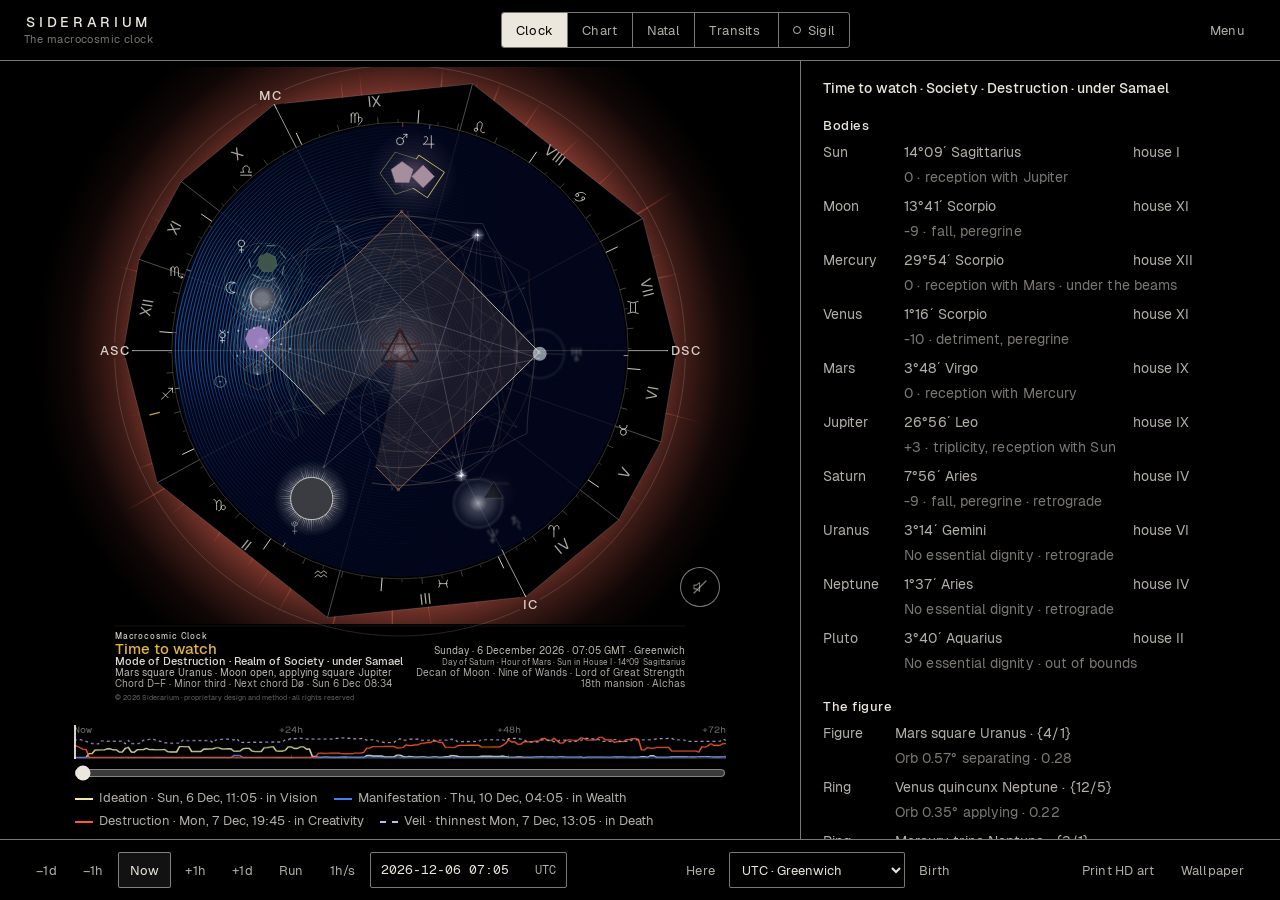
==== commit d519d54c: "publish siderarium 2bbbf985a5dd9ffd4540cff30f4cf03190107555" ====
--- a/app/index.html
+++ b/app/index.html
@@ -57,6 +57,12 @@
       <label class="row"><span data-i18n="ui.seenFrom">seen from</span><select id="set-relocate"><option value="0" data-i18n="ui.birthplace">birthplace</option><option value="1" data-i18n="ui.currentPlace">current place</option></select></label>
       <h2 data-i18n="ui.charts">saved charts</h2>
       <ul id="charts" class="list"></ul>
+    </section>
+    <section>
+      <h2 data-i18n="ui.rt.h">reading the title</h2>
+      <p class="meta"><b data-i18n="ui.rt.timeH">Time to</b> <span data-i18n="ui.rt.time"></span></p>
+      <p class="meta"><b data-i18n="ui.rt.modeH">Mode</b> <span data-i18n="ui.rt.mode"></span></p>
+      <p class="meta"><b data-i18n="ui.rt.realmH">Realm</b> <span data-i18n="ui.rt.realm"></span></p>
     </section>
     <section>
       <h2 data-i18n="ui.keys">keys</h2>
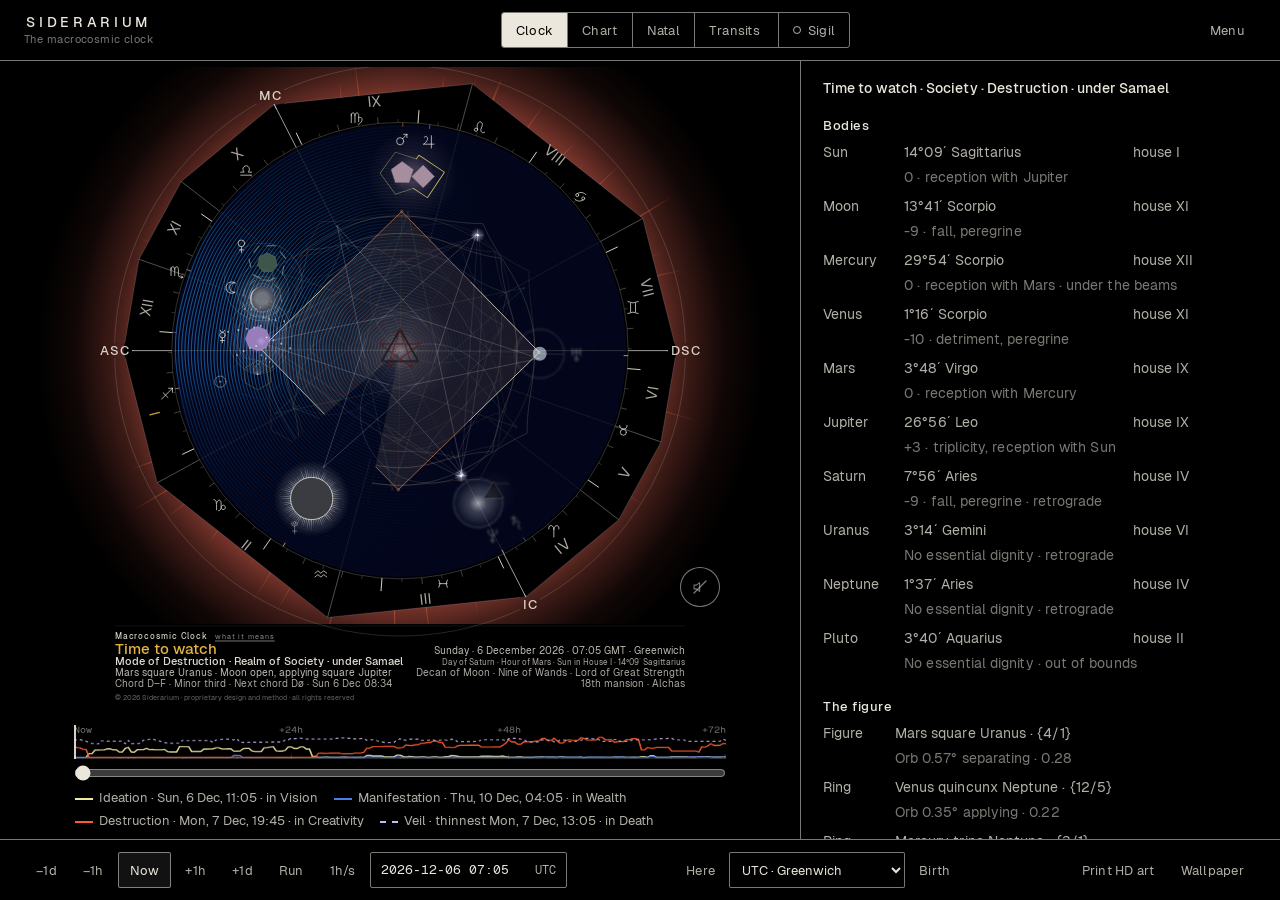
==== commit b241fec3: "publish siderarium e66a24998ecefc4949ba70f11632e84a607151af" ====
--- a/app/index.html
+++ b/app/index.html
@@ -58,7 +58,7 @@
       <h2 data-i18n="ui.charts">saved charts</h2>
       <ul id="charts" class="list"></ul>
     </section>
-    <section>
+    <section id="read-title">
       <h2 data-i18n="ui.rt.h">reading the title</h2>
       <p class="meta"><b data-i18n="ui.rt.timeH">Time to</b> <span data-i18n="ui.rt.time"></span></p>
       <p class="meta"><b data-i18n="ui.rt.modeH">Mode</b> <span data-i18n="ui.rt.mode"></span></p>
@@ -74,6 +74,7 @@
     <button id="now-float" class="float-now" data-i18n="ui.now" hidden>now</button>
     <div class="dialwrap">
     <canvas id="dial" aria-label="the sky of the moment, as a dial"></canvas>
+    <a id="what-link" class="what-link" href="#read-title" hidden aria-label="what the title means"></a>
     <button id="listen-corner" class="corner-speaker" aria-label="listen to the chord" title="l"><svg viewBox="0 0 24 24" width="18" height="18" fill="none" stroke="currentColor" stroke-width="1.4" stroke-linejoin="round" stroke-linecap="round" aria-hidden="true"><path d="M4 9.5v5h3.2l4.3 3.3V6.2L7.2 9.5H4z"/><path class="w1" d="M15 9.6a3.4 3.4 0 0 1 0 4.8"/><path class="w2" d="M17.6 7a7 7 0 0 1 0 10"/><line class="x" x1="4" y1="20" x2="20" y2="4" stroke-width="1.8"/></svg></button>
     </div>
     <div id="caption"></div>
@@ -124,6 +125,7 @@
               <li>The design descends from the astronomical clocks of §2.1 and borrows the functional discipline of haute horlogerie: a dial on which every mark earns its place, a chapter ring, applied Roman numerals, the Moon shown in its phase, and nothing that does not read. One astrological factor drives one visual channel.</li>
               <li>The figure at the centre is a yantra in the literal sense, an instrument. In the Western talismanic tradition an image made at a chosen moment holds that moment [4, 5, 6]; the sigil layer lets it be copied by hand.</li>
               <li>The title of the moment, one line under the dial. First whether this is a time to work, to watch or to shelter, read from the Moon's condition by Lilly's rules and from the strength of the figure. Then the stage of life the hour serves, the house the Moon stands in, one of twelve words from Body to Occult; the houses as stages of life are Manilius and Lilly, the Moon's house as the matter of an election is Agrippa. Then the mode, one of the three mother letters of the Sefer Yetzirah: Aleph, air, ideation while the ruling aspect applies; Mem, water, manifestation once it is exact; Shin, fire, destruction when the aspect is hard or the portal is cut. Then the angel of the hour. The three states and the reading of the mothers are this instrument's <code>[SD]</code>.</li>
+              <li><strong>Reading the title line, plainly.</strong> The line under the dial says three things. <em>Can I operate now?</em> Time to work: yes, the sky is ready. Time to watch: not yet, wait and prepare. Time to shelter: no, there is a storm, protect yourself. This comes from the Moon: whether the next contact she makes is good or bad, or none at all (void), and whether a harsh planet is cutting the main figure. <em>What kind of work does the hour favour?</em> Mode of Ideation: starting, thinking, planning. Mode of Manifestation: making real, finishing, landing. Mode of Destruction: ending, cutting, banishing. This comes from the main figure of the sky: a harsh figure breaks, a figure that has just become exact lands, a figure still forming is an idea. <em>Where in life?</em> Realm of the Body, of Wealth, of Work and so on: the house the Moon is passing through. The Moon is the hand of the clock, and the house she is in is the part of life the hour touches.</li>
               <li>The core is one tradition, the Renaissance; two modern layers are added and declared. Rules invented for this instrument are marked <code>[SD]</code>.</li>
             </ul>
 
@@ -307,6 +309,7 @@
               <li>El diseño desciende de los relojes astronómicos del §2.1 y toma la disciplina funcional de la alta relojería: una esfera en la que cada marca se gana su lugar, un anillo horario, numerales romanos aplicados, la Luna mostrada en su fase, y nada que no se lea. Un factor astrológico gobierna un canal visual.</li>
               <li>La figura del centro es un yantra en sentido literal, un instrumento. En la tradición talismánica occidental, una imagen hecha en un momento elegido retiene ese momento [4, 5, 6]; la capa sigilo permite copiarla a mano.</li>
               <li>El título del momento, una línea bajo la esfera. Primero si es tiempo de obrar, de observar o de resguardarse, leído de la condición de la Luna según las reglas de Lilly y de la fuerza de la figura. Después la etapa de la vida a la que sirve la hora, la casa en la que está la Luna, una de doce palabras de Cuerpo a Oculto; las casas como etapas de la vida son Manilio y Lilly, la casa de la Luna como asunto de una elección es Agrippa. Después el modo, una de las tres letras madres del Séfer Yetzirá: Álef, aire, ideación mientras el aspecto regente aplica; Mem, agua, manifestación una vez exacto; Shin, fuego, destrucción cuando el aspecto es duro o el portal está cortado. Después el ángel de la hora. Los tres estados y la lectura de las madres son de este instrumento <code>[SD]</code>.</li>
+              <li><strong>Leer el título, en palabras llanas.</strong> La línea bajo la esfera dice tres cosas. <em>¿Puedo operar ahora?</em> Tiempo de obrar: sí, el cielo está listo. Tiempo de observar: todavía no, espera y prepara. Tiempo de resguardarse: no, hay tormenta, protégete. Esto viene de la Luna: si el próximo contacto que hace es bueno o malo, o ninguno (vacía), y si un planeta duro corta la figura principal. <em>¿Qué clase de obra favorece la hora?</em> Modo de Ideación: empezar, pensar, planear. Modo de Manifestación: hacer real, terminar, aterrizar. Modo de Destrucción: acabar, cortar, desterrar. Esto viene de la figura principal del cielo: una figura dura rompe, una figura recién exacta aterriza, una figura que aún se forma es una idea. <em>¿En qué parte de la vida?</em> Reino del Cuerpo, de la Riqueza, del Trabajo, etc.: la casa por la que pasa la Luna. La Luna es la aguja del reloj, y la casa en que está es la parte de la vida que la hora toca.</li>
               <li>El núcleo es una sola tradición, la del Renacimiento; se añaden dos capas modernas, declaradas. Las reglas inventadas para este instrumento se marcan <code>[SD]</code>.</li>
             </ul>
 
--- a/app/css/style.css
+++ b/app/css/style.css
@@ -224,3 +224,8 @@
 .sheet .list .use { appearance: none; -webkit-appearance: none; width: 14px; height: 14px; border: 1px solid var(--ink-3); border-radius: 50%; margin: 0 2px 0 0; cursor: pointer; background: none; }
 .sheet .list .use:checked { border-color: var(--ink); box-shadow: inset 0 0 0 3.5px var(--void), inset 0 0 0 8px var(--ink); }
 .sheet .list .use:focus-visible { outline: 1px solid var(--ink); outline-offset: 2px; }
+
+/* the clickable area over the canvas eyebrow, and the link in the phone caption */
+.what-link { position: absolute; display: block; z-index: 3; cursor: pointer; background: transparent; }
+.what-link:focus-visible { outline: 1px solid var(--ink); outline-offset: 2px; }
+body.small #caption .eyebrow a.what { color: var(--ink-2); text-decoration: underline; text-underline-offset: 3px; margin-left: 8px; letter-spacing: 0; font-weight: 400; }
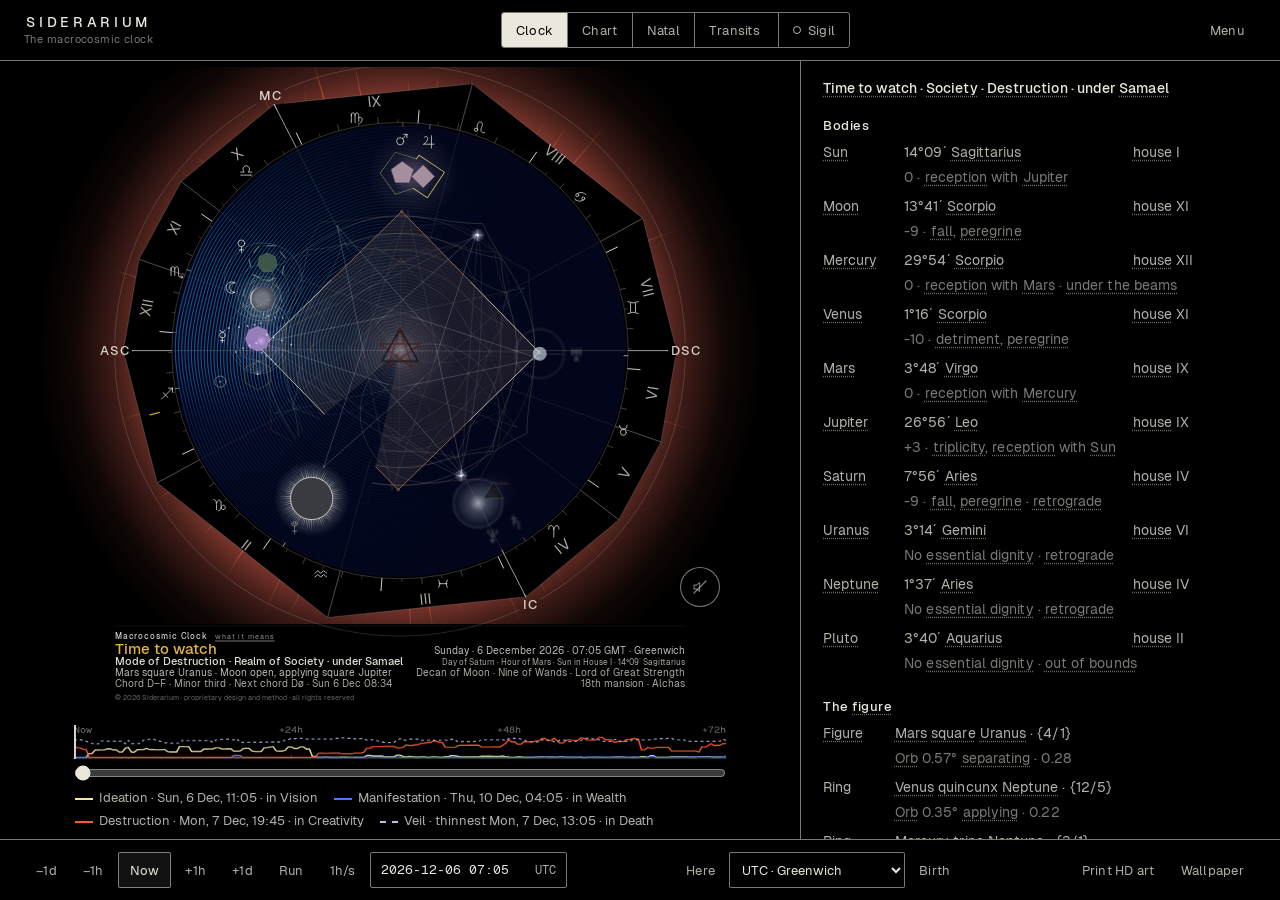
==== commit 064717b6: "publish siderarium fe5643a777a51466d5799ddc7ceab5189212c855" ====
--- a/app/index.html
+++ b/app/index.html
@@ -38,6 +38,7 @@
     <div class="sheet-head"><span class="mark" data-i18n="ui.menu">menu</span><button id="menu-close" data-i18n="ui.close">close</button></div>
     <section class="about-row">
       <button id="about-open" class="big" data-i18n="ui.about">About Siderarium</button>
+      <button id="glossary-open" class="big" data-i18n="ui.glossary">Glossary</button>
     </section>
     <section>
       <h2 data-i18n="ui.settings">settings</h2>
@@ -111,6 +112,15 @@
     </article>
   </section>
 
+  <section id="glossary" class="panel" hidden aria-label="glossary">
+    <div class="close-row"><button id="glossary-close" aria-label="close" data-i18n="ui.close">close</button></div>
+    <article>
+      <h1 data-i18n="ui.glossary">Glossary</h1>
+      <p class="meta" data-i18n="ui.glossaryNote">Every word on the dial, explained plainly. Tap a word anywhere in the readout to come here.</p>
+      <nav id="glossary-index" class="gindex"></nav>
+      <div id="glossary-body" class="gbody"></div>
+    </article>
+  </section>
   <section id="about" class="panel" hidden aria-label="about siderarium">
     <div class="close-row"><button id="about-close" aria-label="close" data-i18n="ui.close">close</button></div>
     <article data-about="en">
@@ -481,6 +491,7 @@
   <script src="js/engine.js"></script>
   <script src="js/glyphs.js"></script>
   <script src="js/render.js"></script>
+  <script src="js/glossary.js"></script>
   <script src="js/app.js"></script>
 </body>
 </html>
--- a/app/css/style.css
+++ b/app/css/style.css
@@ -229,3 +229,15 @@
 .what-link { position: absolute; display: block; z-index: 3; cursor: pointer; background: transparent; }
 .what-link:focus-visible { outline: 1px solid var(--ink); outline-offset: 2px; }
 body.small #caption .eyebrow a.what { color: var(--ink-2); text-decoration: underline; text-underline-offset: 3px; margin-left: 8px; letter-spacing: 0; font-weight: 400; }
+
+/* the glossary: linked words everywhere, the panel with its index and entries */
+a.g { color: inherit; text-decoration: underline dotted; text-decoration-color: rgba(235, 231, 220, 0.45); text-underline-offset: 3px; cursor: pointer; }
+a.g:hover { text-decoration-style: solid; color: var(--ink); }
+.gindex { display: flex; flex-wrap: wrap; gap: 6px 14px; margin: 14px 0 22px; font: 400 13px/1.6 var(--sans); }
+.gindex a { color: var(--ink-2); text-decoration: none; border-bottom: 1px solid rgba(235, 231, 220, 0.2); }
+.gindex a:hover { color: var(--ink); }
+.gbody h2 { font: 500 13px/1.4 var(--sans); letter-spacing: 0.12em; text-transform: uppercase; color: var(--ink-3); margin: 28px 0 8px; }
+.gbody dl { margin: 0; display: grid; gap: 10px; }
+.gbody dt { font: 500 16px/1.3 var(--sans); color: var(--ink); scroll-margin-top: 72px; }   /* clear of the close row */
+.gbody dt:target { color: #e3b341; }
+.gbody dd { margin: 0 0 6px; font: 400 15px/1.55 var(--sans); color: var(--ink-2); max-width: 68ch; }
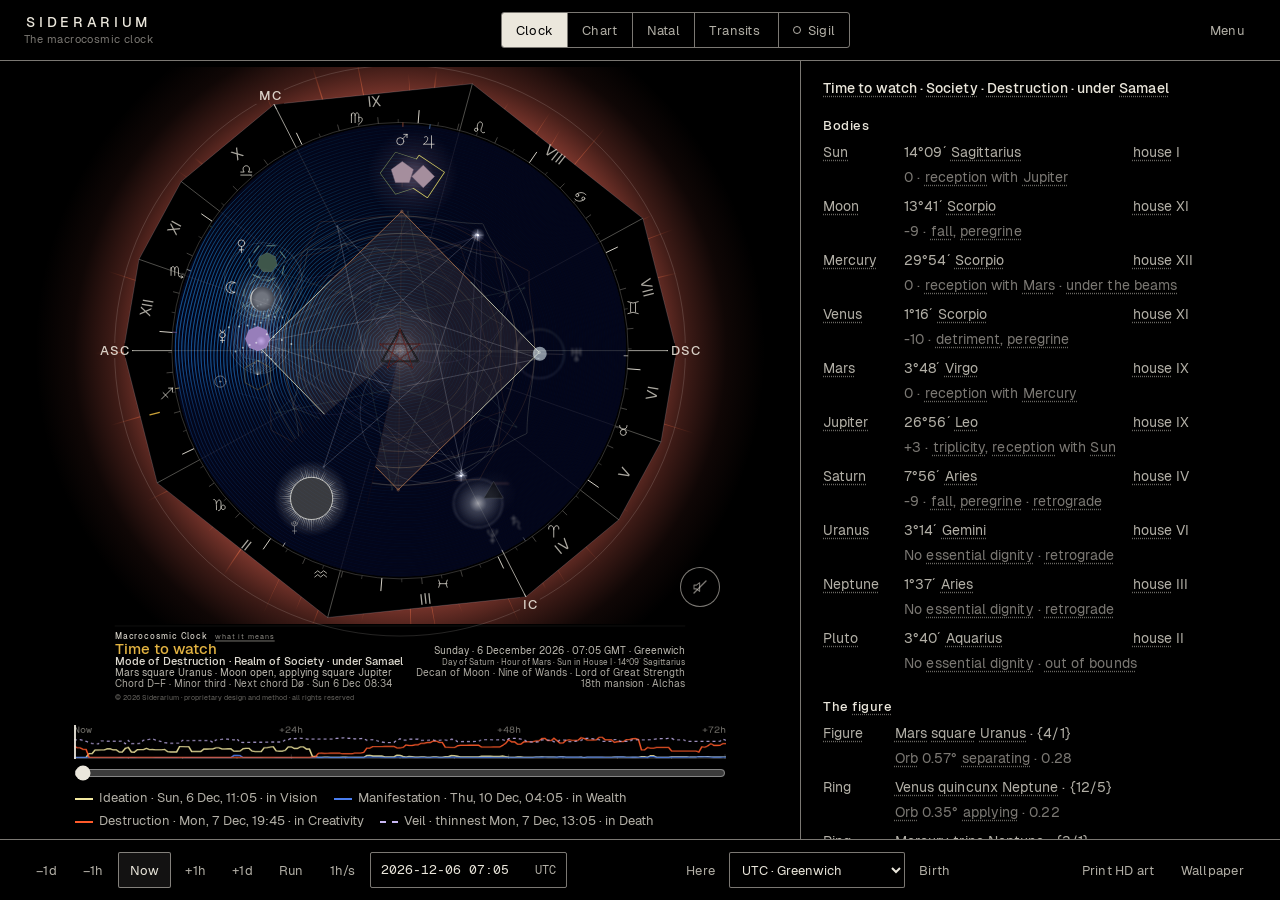
==== commit dbc87933: "publish siderarium 9637e6d20f4af55625555d636c0b89fd092e5da8" ====
--- a/app/index.html
+++ b/app/index.html
@@ -5,7 +5,7 @@
 <meta name="viewport" content="width=device-width, initial-scale=1, maximum-scale=1, user-scalable=no, viewport-fit=cover">
 <meta name="theme-color" content="#000000">
 <meta http-equiv="Content-Security-Policy" content="default-src 'self'; script-src 'self'; style-src 'self' 'unsafe-inline'; img-src 'self' data: blob:; font-src 'self'; connect-src 'self'; media-src 'self' blob:; object-src 'none'; base-uri 'self'; form-action 'self'">
-<meta name="description" content="Siderarium: macrocosmic clock visually tracking the astrological energy of the moment.">
+<meta name="description" content="The macrocosmic clock, live: the sky of this moment as a mandala, the planetary hour and its angel, the Moon void of course, windows and the veil, birth charts. Free, private, offline.">
 <meta name="mobile-web-app-capable" content="yes">
 <meta name="apple-mobile-web-app-capable" content="yes">
 <meta name="apple-mobile-web-app-status-bar-style" content="black-translucent">
@@ -15,7 +15,7 @@
 <link rel="icon" type="image/png" sizes="64x64" href="icons/siderarium-64.png">
 <link rel="icon" type="image/png" sizes="192x192" href="icons/siderarium-192.png">
 <link rel="apple-touch-icon" href="icons/siderarium-180.png">
-<title>Siderarium app · the macrocosmic clock: planetary hours, Moon void of course, the sky of the moment</title>
+<title>Siderarium app · the macrocosmic clock</title>
 <link rel="stylesheet" href="css/style.css">
 </head>
 <body>
--- a/app/css/style.css
+++ b/app/css/style.css
@@ -239,5 +239,6 @@
 .gbody h2 { font: 500 13px/1.4 var(--sans); letter-spacing: 0.12em; text-transform: uppercase; color: var(--ink-3); margin: 28px 0 8px; }
 .gbody dl { margin: 0; display: grid; gap: 10px; }
 .gbody dt { font: 500 16px/1.3 var(--sans); color: var(--ink); scroll-margin-top: 72px; }   /* clear of the close row */
-.gbody dt:target { color: #e3b341; }
+.gbody dt.lit, .gbody dt.lit + dd { background: rgba(111, 207, 142, 0.12); box-shadow: 0 0 0 6px rgba(111, 207, 142, 0.12); border-radius: 2px; }   /* the entry one arrived at, in faint siderarium green */
+.gbody dt.lit { color: #6fcf8e; }
 .gbody dd { margin: 0 0 6px; font: 400 15px/1.55 var(--sans); color: var(--ink-2); max-width: 68ch; }
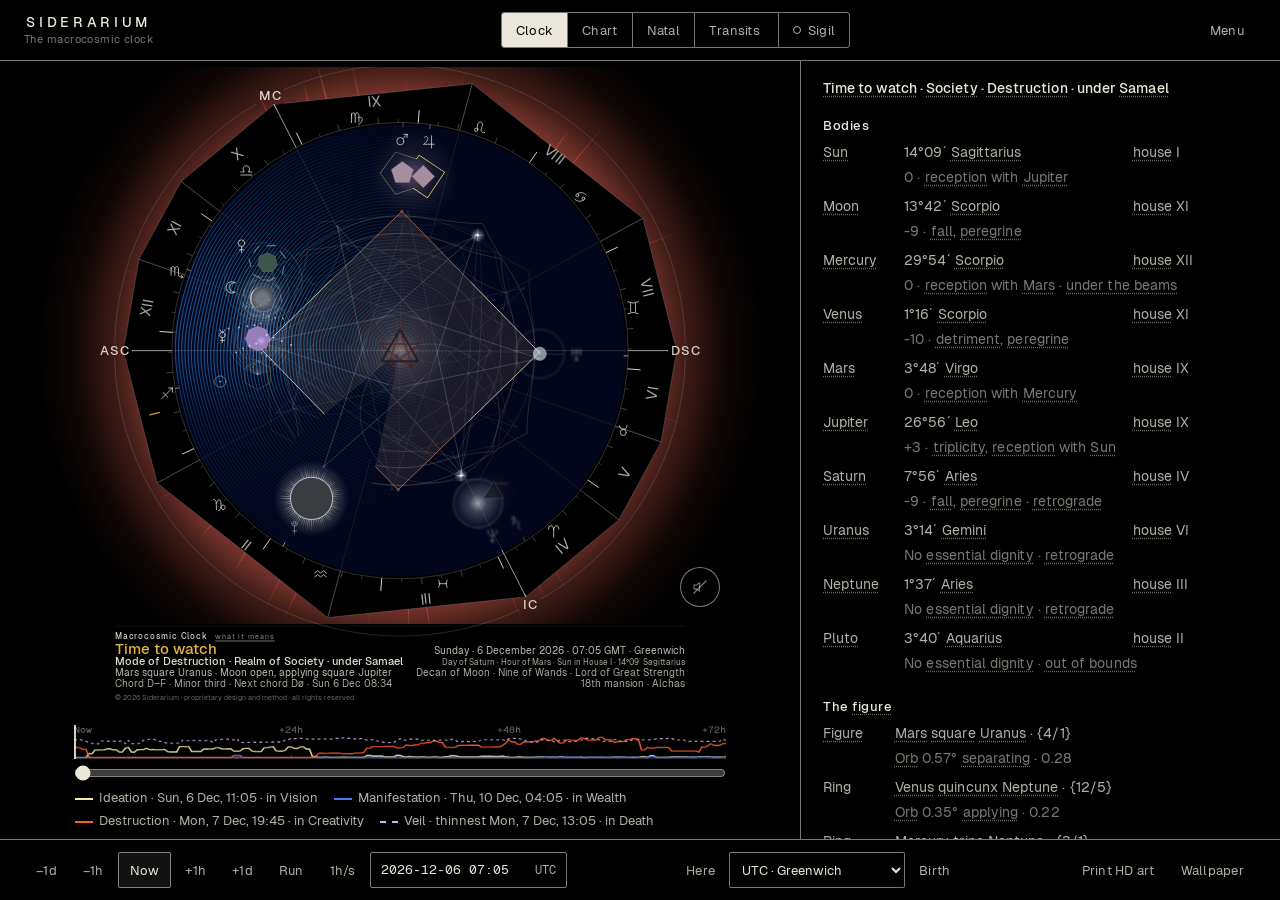
==== commit 7498a8bb: "publish siderarium 93a577b7f2e714987ad8fbb740aa5bc5527e6cc0" ====
--- a/app/index.html
+++ b/app/index.html
@@ -5,7 +5,6 @@
 <meta name="viewport" content="width=device-width, initial-scale=1, maximum-scale=1, user-scalable=no, viewport-fit=cover">
 <meta name="theme-color" content="#000000">
 <meta http-equiv="Content-Security-Policy" content="default-src 'self'; script-src 'self'; style-src 'self' 'unsafe-inline'; img-src 'self' data: blob:; font-src 'self'; connect-src 'self'; media-src 'self' blob:; object-src 'none'; base-uri 'self'; form-action 'self'">
-<meta name="description" content="The macrocosmic clock, live: the sky of this moment as a mandala, the planetary hour and its angel, the Moon void of course, windows and the veil, birth charts. Free, private, offline.">
 <meta name="mobile-web-app-capable" content="yes">
 <meta name="apple-mobile-web-app-capable" content="yes">
 <meta name="apple-mobile-web-app-status-bar-style" content="black-translucent">
@@ -16,6 +15,7 @@
 <link rel="icon" type="image/png" sizes="192x192" href="icons/siderarium-192.png">
 <link rel="apple-touch-icon" href="icons/siderarium-180.png">
 <title>Siderarium app · the macrocosmic clock</title>
+<meta name="description" content="The macrocosmic clock, live: the sky of this moment as a mandala, the planetary hour and its angel, the Moon void of course, the veil, birth charts. Free, private, offline.">
 <link rel="stylesheet" href="css/style.css">
 </head>
 <body>
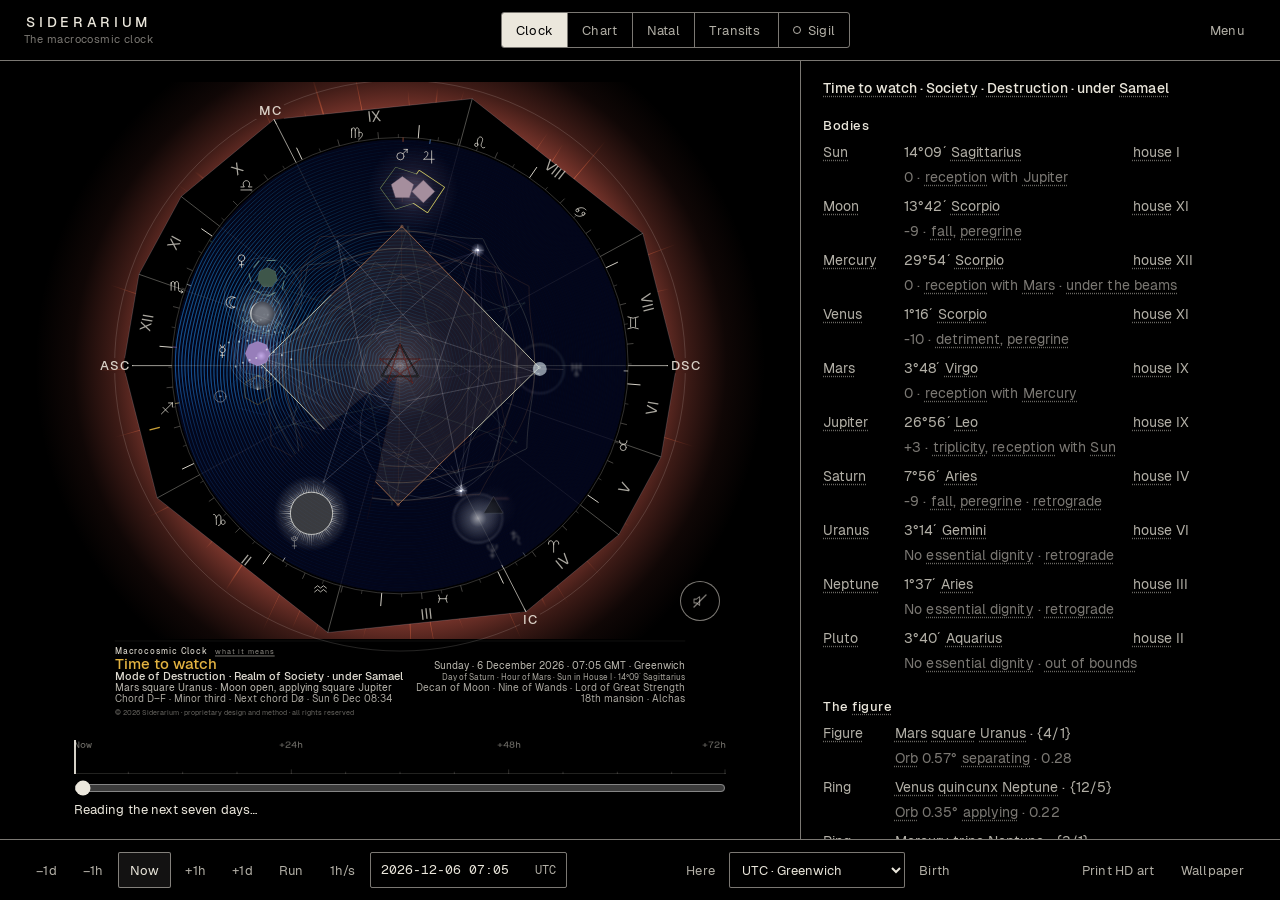
==== commit d00a9589: "publish siderarium fc30a815ad95f70fe547265a31c60bcb78bb8c0b" ====
--- a/app/index.html
+++ b/app/index.html
@@ -15,7 +15,8 @@
 <link rel="icon" type="image/png" sizes="192x192" href="icons/siderarium-192.png">
 <link rel="apple-touch-icon" href="icons/siderarium-180.png">
 <title>Siderarium app · the macrocosmic clock</title>
-<meta name="description" content="The macrocosmic clock, live: the sky of this moment as a mandala, the planetary hour and its angel, the Moon void of course, the veil, birth charts. Free, private, offline.">
+<meta name="description" content="The macrocosmic clock, live: the sky of this moment as a mandala, planetary hours and angels, the Moon void of course, the veil. Free, private, offline.">
+<link rel="canonical" href="https://siderarium.com/app/">
 <link rel="stylesheet" href="css/style.css">
 </head>
 <body>
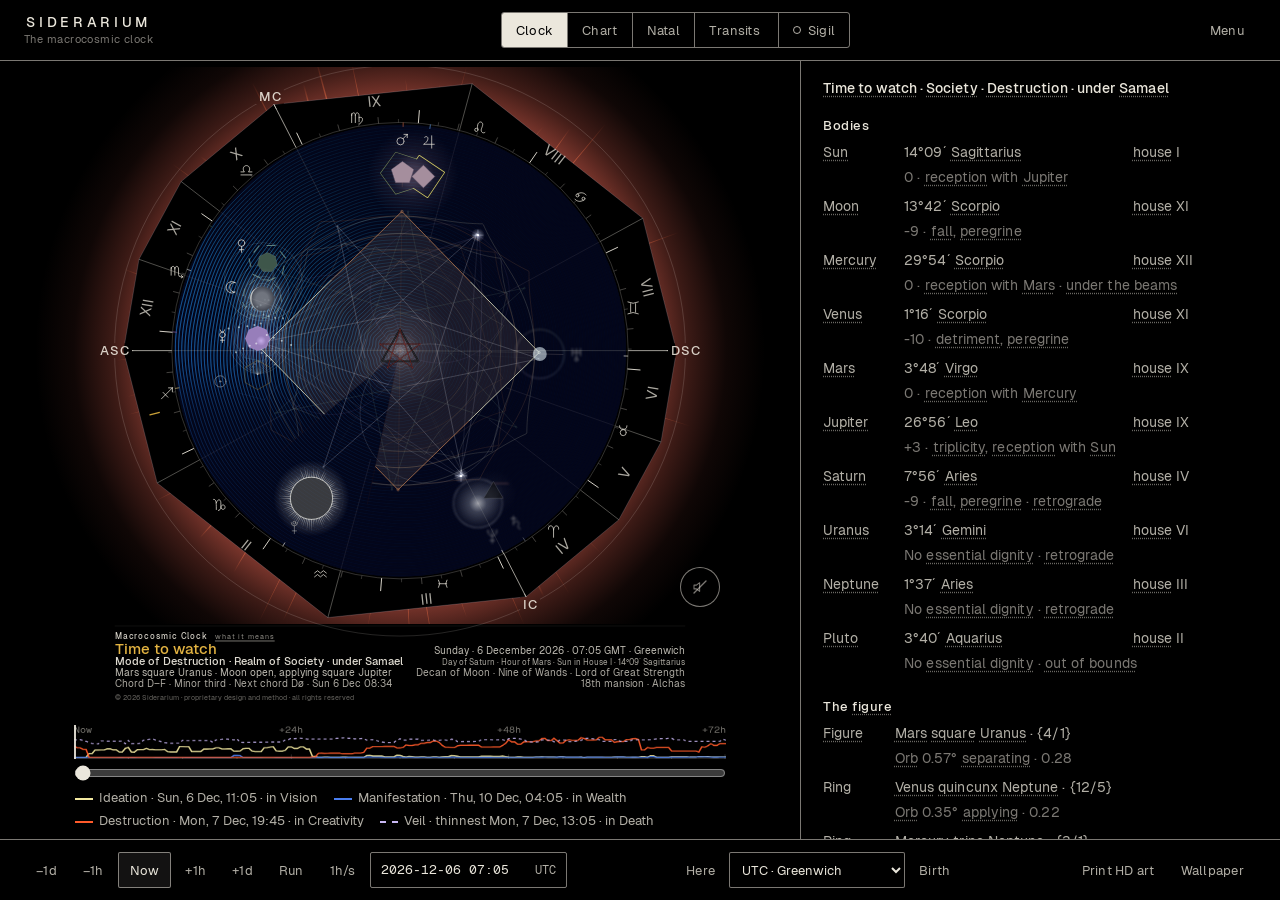
==== commit 23feaac8: "publish siderarium 4d943bf6c1efc83638f52291f5995fd28ad57f21" ====
--- a/app/index.html
+++ b/app/index.html
@@ -15,7 +15,7 @@
 <link rel="icon" type="image/png" sizes="192x192" href="icons/siderarium-192.png">
 <link rel="apple-touch-icon" href="icons/siderarium-180.png">
 <title>Siderarium app · the macrocosmic clock</title>
-<meta name="description" content="The macrocosmic clock, live: the sky of this moment as a mandala, planetary hours and angels, the Moon void of course, the veil. Free, private, offline.">
+<meta name="description" content="The macrocosmic clock, live: the sky of this moment as a mandala, planetary hours and angels, the Moon void of course, the veil.">
 <link rel="canonical" href="https://siderarium.com/app/">
 <link rel="stylesheet" href="css/style.css">
 </head>
